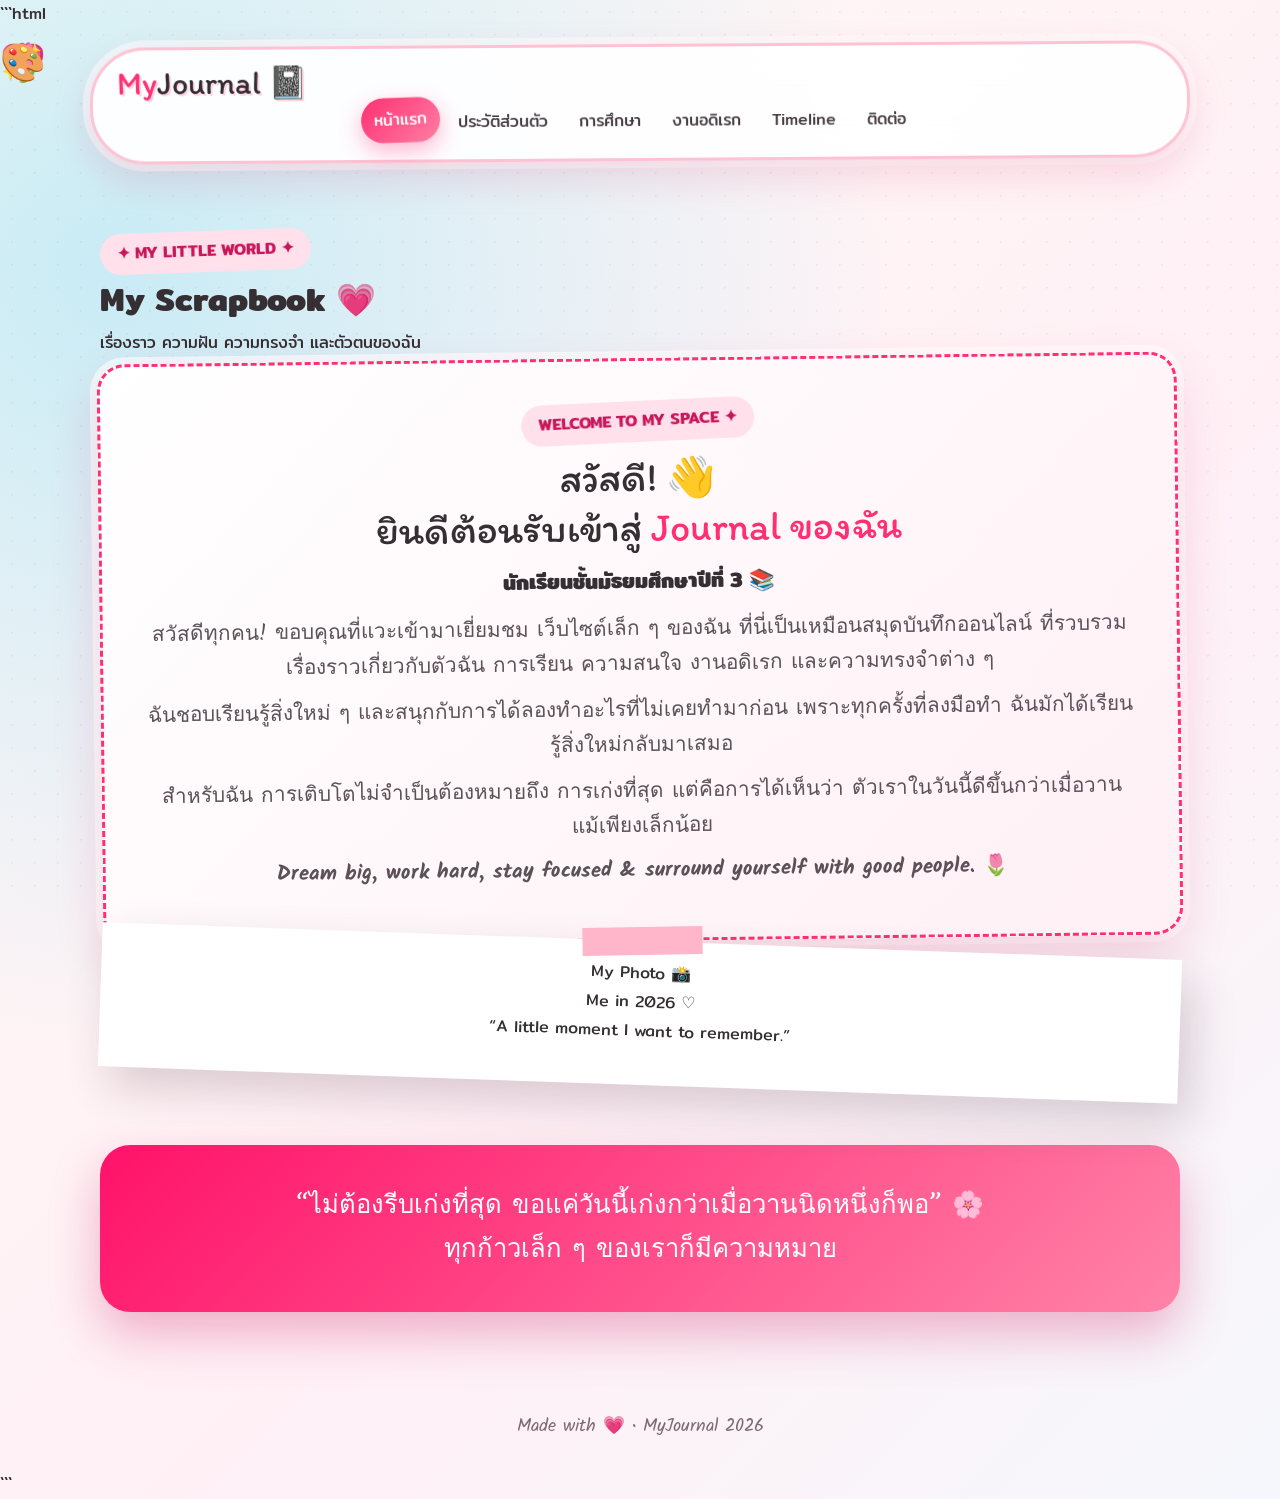
==== index.html @ 4835b0bb "Update index.html" ====
```html
<!DOCTYPE html>
<html lang="th">
<head>
    <meta charset="UTF-8">
    <meta name="viewport" content="width=device-width, initial-scale=1.0">
    <title>MyJournal 💗 | หน้าแรก</title>
    <link rel="stylesheet" href="style.css">
</head>

<body>

<div class="sticker s1">✨</div>
<div class="sticker s2">💖</div>
<div class="sticker s3">🌷</div>
<div class="sticker s4">🎨</div>

<nav class="navbar">
    <div class="nav-content">

        <a href="index.html" class="logo">
            My<span>Journal</span> 📓
        </a>

        <ul class="nav-links">
            <li><a href="index.html" class="active">หน้าแรก</a></li>
            <li><a href="about.html">ประวัติส่วนตัว</a></li>
            <li><a href="education.html">การศึกษา</a></li>
            <li><a href="hobby.html">งานอดิเรก</a></li>
            <li><a href="timeline.html">Timeline</a></li>
            <li><a href="contact.html">ติดต่อ</a></li>
        </ul>

    </div>
</nav>

<main class="container">

    <header class="page-head">
        <span class="badge">✦ MY LITTLE WORLD ✦</span>

        <h1>
            My Scrapbook 💗
        </h1>

        <p>
            เรื่องราว ความฝัน ความทรงจำ และตัวตนของฉัน
        </p>
    </header>


    <section class="hero">

        <article class="paper fade">

            <div class="badge">
                WELCOME TO MY SPACE ✦
            </div>

            <h2>
                สวัสดี! 👋
                <br>
                ยินดีต้อนรับเข้าสู่
                <span>Journal ของฉัน</span>
            </h2>

            <h3>
                นักเรียนชั้นมัธยมศึกษาปีที่ 3 📚
            </h3>

            <p>
                สวัสดีทุกคน! ขอบคุณที่แวะเข้ามาเยี่ยมชม
                เว็บไซต์เล็ก ๆ ของฉัน
                ที่นี่เป็นเหมือนสมุดบันทึกออนไลน์
                ที่รวบรวมเรื่องราวเกี่ยวกับตัวฉัน
                การเรียน ความสนใจ งานอดิเรก
                และความทรงจำต่าง ๆ
            </p>

            <p>
                ฉันชอบเรียนรู้สิ่งใหม่ ๆ
                และสนุกกับการได้ลองทำอะไรที่ไม่เคยทำมาก่อน
                เพราะทุกครั้งที่ลงมือทำ
                ฉันมักได้เรียนรู้สิ่งใหม่กลับมาเสมอ
            </p>

            <p>
                สำหรับฉัน การเติบโตไม่จำเป็นต้องหมายถึง
                การเก่งที่สุด แต่คือการได้เห็นว่า
                <span class="highlight">
                    ตัวเราในวันนี้ดีขึ้นกว่าเมื่อวาน
                </span>
                แม้เพียงเล็กน้อย
            </p>

            <p>
                <strong>
                    Dream big, work hard,
                    stay focused & surround yourself
                    with good people. 🌷
                </strong>
            </p>

        </article>


        <div class="polaroid fade">

            <div class="photo">
                My Photo 📸
            </div>

            <div class="caption">
                Me in 2026 ♡
                <br>
                “A little moment I want to remember.”
            </div>

        </div>

    </section>


    <section class="quote fade">

        <p>
            “ไม่ต้องรีบเก่งที่สุด
            ขอแค่วันนี้เก่งกว่าเมื่อวานนิดหนึ่งก็พอ” 🌸
        </p>

        <p>
            ทุกก้าวเล็ก ๆ ของเราก็มีความหมาย
        </p>

    </section>

</main>

<footer>
    Made with 💗 • MyJournal 2026
</footer>

<script src="script.js"></script>

</body>
</html>
```
---- style.css ----
@import url('https://fonts.googleapis.com/css2?family=Itim&family=Kalam:wght@400;700&family=Mitr:wght@300;400;500;600&display=swap');

:root {

    --pink: #ff2f73;
    --pink-dark: #c91559;
    --pink-light: #ffb4c9;
    --pink-pale: #fff0f6;

    --blue: #63d4f5;
    --purple: #b989ff;
    --yellow: #ffd53e;
    --green: #72c85c;

    --text: #352e32;
    --muted: #72646b;

    --shadow:
        0 20px 50px rgba(201, 21, 89, .16);
}


/* =====================================
   RESET
===================================== */

* {
    margin: 0;
    padding: 0;
    box-sizing: border-box;
}

html {
    scroll-behavior: smooth;
}

body {

    min-height: 100vh;

    font-family: 'Mitr', sans-serif;

    color: var(--text);

    line-height: 1.8;

    overflow-x: hidden;

    /* 💗 BACKGROUND แบบเวอร์ */

    background:

        radial-gradient(
            circle at 5% 10%,
            rgba(99,212,245,.35),
            transparent 24%
        ),

        radial-gradient(
            circle at 95% 10%,
            rgba(255,47,115,.35),
            transparent 25%
        ),

        radial-gradient(
            circle at 75% 90%,
            rgba(185,137,255,.30),
            transparent 30%
        ),

        radial-gradient(
            circle at 10% 85%,
            rgba(255,213,62,.18),
            transparent 22%
        ),

        linear-gradient(
            135deg,
            #fffaf5,
            #fff0f6,
            #f1fbff,
            #faf3ff
        );

    background-size: 180% 180%;

    animation:
        backgroundMove 14s ease-in-out infinite alternate;


    /* 💗 CURSOR รูปหัวใจ */

    cursor:
        url("data:image/svg+xml,%3Csvg xmlns='http://www.w3.org/2000/svg' width='32' height='32'%3E%3Ctext y='25' font-size='24'%3E%E2%99%A5%3C/text%3E%3C/svg%3E")
        8
        8,
        auto;
}


@keyframes backgroundMove {

    from {
        background-position: 0 0;
    }

    to {
        background-position: 100% 100%;
    }

}


/* =====================================
   PAPER TEXTURE
===================================== */

body::before {

    content: "";

    position: fixed;

    inset: 0;

    z-index: -1;

    pointer-events: none;

    opacity: .14;

    background-image:

        radial-gradient(
            rgba(201,21,89,.5)
            1px,
            transparent 1px
        );

    background-size: 23px 23px;
}


/* =====================================
   NAVBAR
===================================== */

.navbar {

    position: sticky;

    top: 15px;

    z-index: 100;

    width:
        min(
            1100px,
            calc(100% - 30px)
        );

    margin:
        15px auto;

    padding:
        14px 24px;

    border:

        3px solid
        #ffc2d3;

    border-radius: 55px;

    background:
        rgba(255,255,255,.92);

    backdrop-filter:
        blur(18px);

    box-shadow:

        0 15px 40px
        rgba(201,21,89,.15),

        0 0 0 7px
        rgba(255,255,255,.55);

    transform:
        rotate(-.4deg);
}


.nav-inner {

    display: flex;

    align-items: center;

    justify-content: space-between;

    gap: 20px;
}


.logo {

    text-decoration: none;

    font:

        2rem
        'Itim';

    color:
        var(--pink);

    white-space:
        nowrap;

    text-shadow:
        2px 2px #ffd5e2;
}


.logo span {
    color: #322c30;
}


.nav-links {

    list-style: none;

    display: flex;

    gap: 5px;

    flex-wrap: wrap;

    justify-content: center;
}


.nav-links a {

    display: block;

    text-decoration: none;

    color: #44393f;

    padding:
        8px 13px;

    border-radius:
        30px;

    transition: .3s;
}


.nav-links a:hover,
.nav-links a.active {

    color: white;

    background:
        linear-gradient(
            135deg,
            var(--pink),
            #ff7fa3
        );

    box-shadow:
        0 8px 22px
        rgba(255,47,115,.35);

    transform:
        translateY(-3px)
        rotate(-2deg);
}


/* =====================================
   CONTAINER
===================================== */

.container {

    width:
        min(
            1080px,
            calc(100% - 35px)
        );

    margin:
        70px auto
        100px;
}


/* =====================================
   HERO
===================================== */

.hero {

    text-align:
        center;

    margin-bottom:
        50px;
}


.badge {

    display:
        inline-block;

    background:
        #ffe0eb;

    color:
        var(--pink-dark);

    padding:
        6px 17px;

    border-radius:
        30px;

    font-weight:
        600;

    transform:
        rotate(-2deg);
}


.hero h1 {

    font:
        clamp(
            3rem,
            7vw,
            5.7rem
        )
        / 1
        'Itim';

    color:
        var(--pink-dark);

    text-shadow:
        4px 5px
        #ffc3d6;

    margin:
        17px 0;
}


.hero p {

    font:
        1.3rem
        'Kalam';

    color:
        var(--muted);
}


/* =====================================
   HOME GRID
===================================== */

.home-grid {

    display:
        grid;

    grid-template-columns:
        1.1fr
        .9fr;

    gap:
        45px;

    align-items:
        center;
}


/* =====================================
   PAPER
===================================== */

.paper {

    position:
        relative;

    padding:
        40px;

    background:
        linear-gradient(
            135deg,
            #ffffff,
            #fff0f5
        );

    border:
        3px dashed
        var(--pink);

    border-radius:
        28px;

    box-shadow:
        var(--shadow),

        0 0 0 7px
        rgba(255,255,255,.65);

    transform:
        rotate(-.7deg);

    transition:
        .35s;
}


.paper:hover {

    transform:
        rotate(0)
        translateY(-7px);

    box-shadow:
        0 28px 60px
        rgba(201,21,89,.22);
}


.tape {

    position:
        absolute;

    width:
        120px;

    height:
        27px;

    top:
        -14px;

    left:
        50%;

    transform:
        translateX(-50%)
        rotate(2deg);

    background:
        rgba(255,47,115,.84);

    box-shadow:
        0 5px 12px
        rgba(201,21,89,.18);
}


.welcome {

    color:
        var(--pink-dark);

    font-weight:
        600;

    letter-spacing:
        1px;
}


.paper h2 {

    font:
        2.5rem
        'Itim';

    line-height:
        1.25;

    margin:
        10px 0;
}


.paper h2 span {

    color:
        var(--pink);
}


.paper h3 {

    font-size:
        1.3rem;

    margin-bottom:
        12px;
}


.paper p {

    color:
        #5c5157;

    margin:
        11px 0;
}


.pink-text {

    color:
        var(--pink-dark);
}


/* =====================================
   BUTTON
===================================== */

.main-button {

    display:
        inline-block;

    margin-top:
        15px;

    padding:
        11px 22px;

    color:
        white;

    text-decoration:
        none;

    border-radius:
        30px;

    background:
        linear-gradient(
            135deg,
            var(--pink),
            #ff82a5
        );

    box-shadow:
        0 10px 25px
        rgba(255,47,115,.28);

    transition:
        .3s;
}


.main-button:hover {

    transform:
        translateY(-4px)
        scale(1.04);
}


/* =====================================
   POLAROID
===================================== */

.polaroid {

    position:
        relative;

    background:
        white;

    padding:
        18px
        18px
        40px;

    box-shadow:
        12px
        20px
        45px
        rgba(70,45,60,.2);

    transform:
        rotate(2deg);

    transition:
        .35s;
}


.polaroid:hover {

    transform:
        rotate(0)
        scale(1.03)
        translateY(-7px);
}


.polaroid::before {

    content:
        "";

    position:
        absolute;

    width:
        120px;

    height:
        28px;

    top:
        -14px;

    left:
        50%;

    transform:
        translateX(-50%)
        rotate(-3deg);

    background:
        #ffb5ca;
}


.photo-box {

    height:
        370px;

    display:
        grid;

    place-items:
        center;

    color:
        var(--pink-dark);

    font:
        2.8rem
        'Itim';

    background:
        linear-gradient(
            135deg,
            #ffdce8,
            #fff1f6
        );

    border-radius:
        5px;
}


.photo-caption {

    text-align:
        center;

    margin-top:
        10px;

    font:
        1.15rem
        'Kalam';

    color:
        #725a65;
}


/* =====================================
   SECTION
===================================== */

.section {

    margin-top:
        80px;
}


.section-title {

    text-align:
        center;

    font:
        2.7rem
        'Itim';

    color:
        var(--pink-dark);

    margin-bottom:
        30px;
}


/* =====================================
   CARDS
===================================== */

.cards {

    display:
        grid;

    grid-template-columns:
        repeat(
            2,
            1fr
        );

    gap:
        28px;
}


.card {

    text-decoration:
        none;

    color:
        inherit;

    display:
        block;

    padding:
        30px;

    border-radius:
        25px;

    border:
        3px solid
        #ffb5c9;

    box-shadow:
        0 14px 35px
        rgba(201,21,89,.1);

    transition:
        .35s;
}


.card:hover {

    transform:
        translateY(-10px)
        rotate(0deg)!important;

    box-shadow:
        0 25px 55px
        rgba(201,21,89,.2);
}


.pink-card {

    background:
        linear-gradient(
            135deg,
            #fff,
            #ffeaf1
        );

    transform:
        rotate(-1deg);
}


.blue-card {

    background:
        linear-gradient(
            135deg,
            #fff,
            #eafbff
        );

    border-color:
        #7edfff;

    transform:
        rotate(1deg);
}


.purple-card {

    background:
        linear-gradient(
            135deg,
            #fff,
            #f5efff
        );

    border-color:
        #c9a7ff;

    transform:
        rotate(-1deg);
}


.yellow-card {

    background:
        linear-gradient(
            135deg,
            #fff,
            #fff8dc
        );

    border-color:
        #ffd657;

    transform:
        rotate(1deg);
}


.card-icon {

    font-size:
        2.5rem;

    margin-bottom:
        5px;
}


.card h3 {

    font:
        1.8rem
        'Itim';

    color:
        var(--pink-dark);

    margin-bottom:
        8px;
}


.card p {

    color:
        #5c5258;

    margin-bottom:
        10px;
}


.card span {

    color:
        var(--pink-dark);

    font-weight:
        600;
}


/* =====================================
   QUOTE
===================================== */

.quote {

    margin-top:
        60px;

    padding:
        40px;

    text-align:
        center;

    color:
        white;

    background:
        linear-gradient(
            135deg,
            #ff1269,
            #ff83a8
        );

    border-radius:
        30px;

    box-shadow:
        0 22px 50px
        rgba(201,21,89,.3);
}


.quote p {

    font:
        1.6rem
        'Kalam';

    line-height:
        1.7;
}


/* =====================================
   FLOATING STICKERS
===================================== */

.sticker {

    position:
        fixed;

    z-index:
        2;

    pointer-events:
        none;

    font-size:
        2.3rem;

    animation:
        float 4s ease-in-out infinite;
}


.sticker-1 {
    top: 110px;
    left: 3%;
}

.sticker-2 {
    top: 180px;
    right: 3%;
    animation-delay: -1s;
}

.sticker-3 {
    top: 60%;
    left: 4%;
    animation-delay: -2s;
}

.sticker-4 {
    top: 78%;
    right: 4%;
    animation-delay: -3s;
}


@keyframes float {

    50% {

        transform:
            translateY(-18px)
            rotate(10deg);

    }

}


/* =====================================
   MUSIC
===================================== */

.music-button {

    position:
        fixed;

    right:
        22px;

    bottom:
        22px;

    z-index:
        50;

    border:
        2px solid
        var(--pink);

    padding:
        12px
        20px;

    border-radius:
        50px;

    background:
        linear-gradient(
            135deg,
            var(--pink),
            #ff7ca1
        );

    color:
        white;

    font-family:
        'Mitr';

    font-weight:
        600;

    box-shadow:
        0 12px
        30px
        rgba(201,21,89,.3);
}


/* =====================================
   FOOTER
===================================== */

footer {

    text-align:
        center;

    color:
        #806872;

    font:
        1.1rem
        'Kalam';

    margin:
        70px
        0 30px;
}


/* =====================================
   RESPONSIVE
===================================== */

@media (max-width: 850px) {

    .nav-inner {

        flex-direction:
            column;
    }

    .home-grid {

        grid-template-columns:
            1fr;
    }

    .cards {

        grid-template-columns:
            1fr;
    }

    .hero h1 {

        font-size:
            3.5rem;
    }

    .photo-box {

        height:
            300px;
    }

}
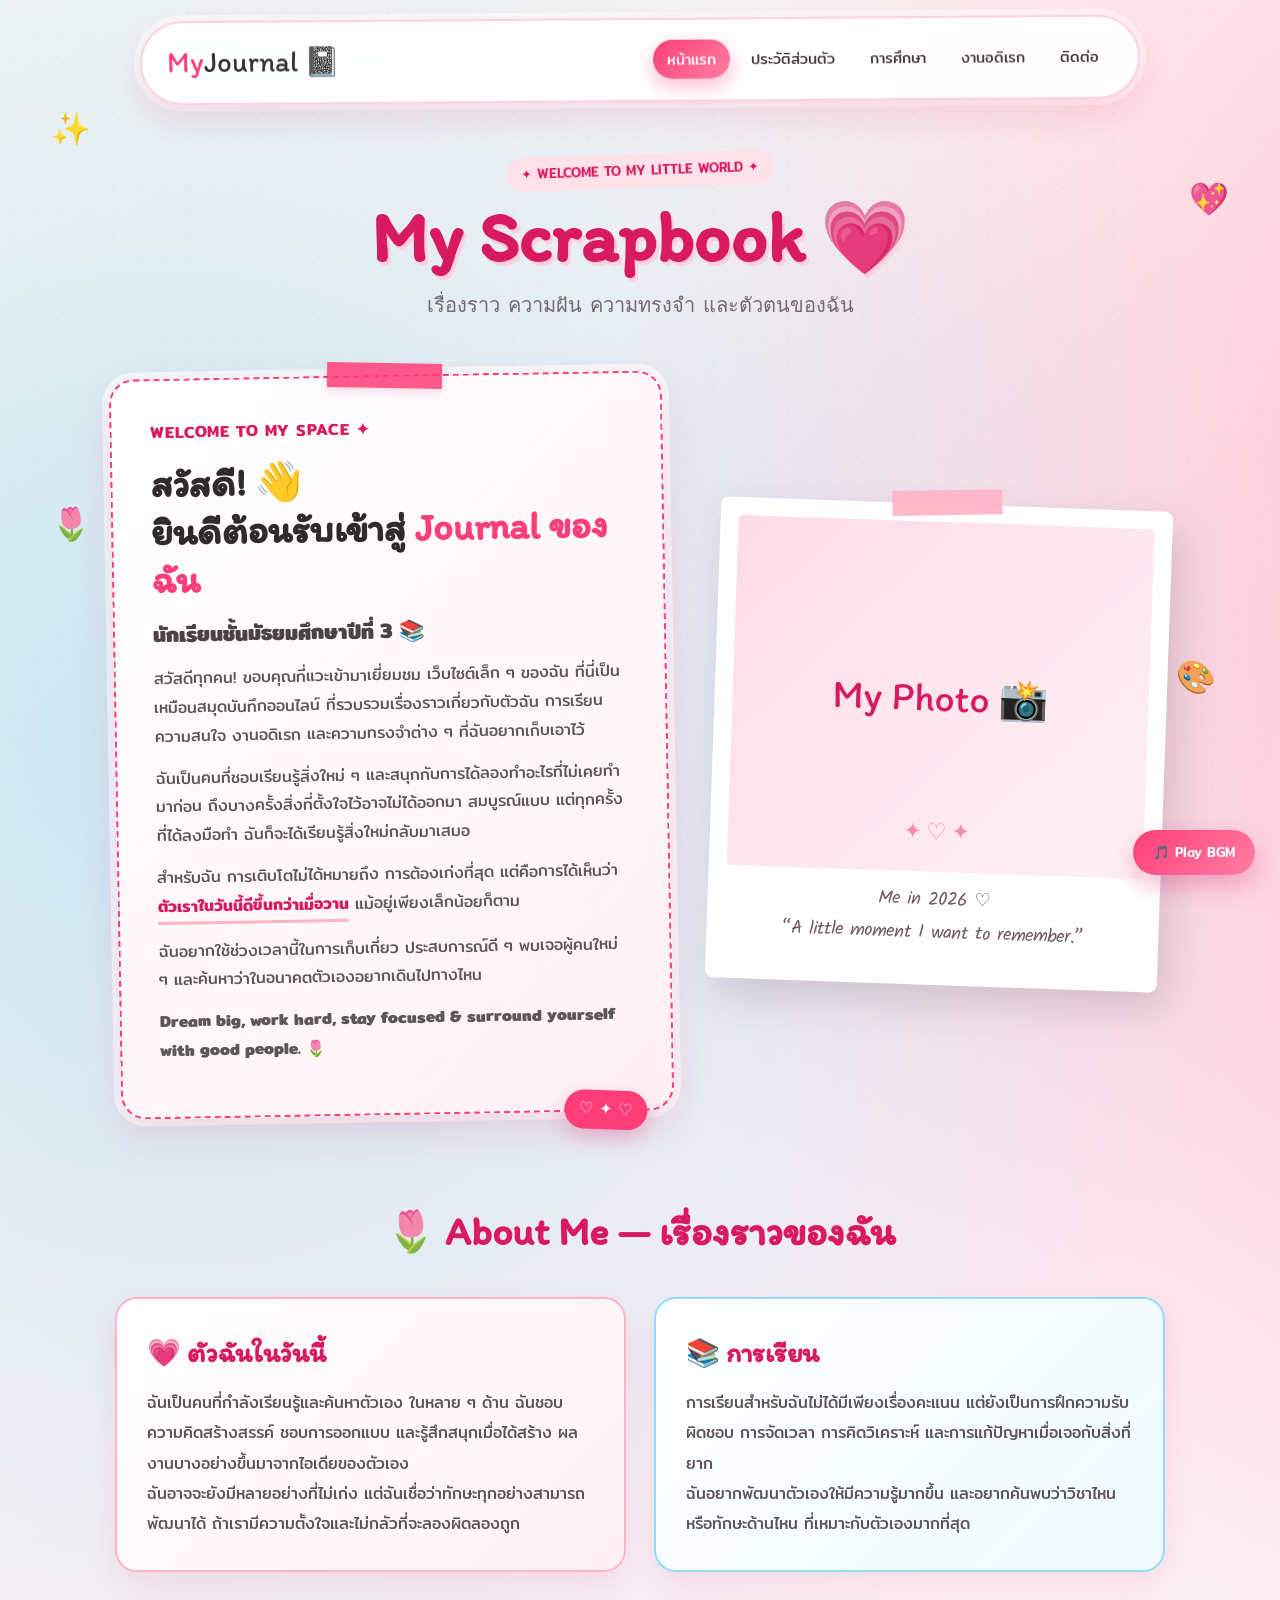
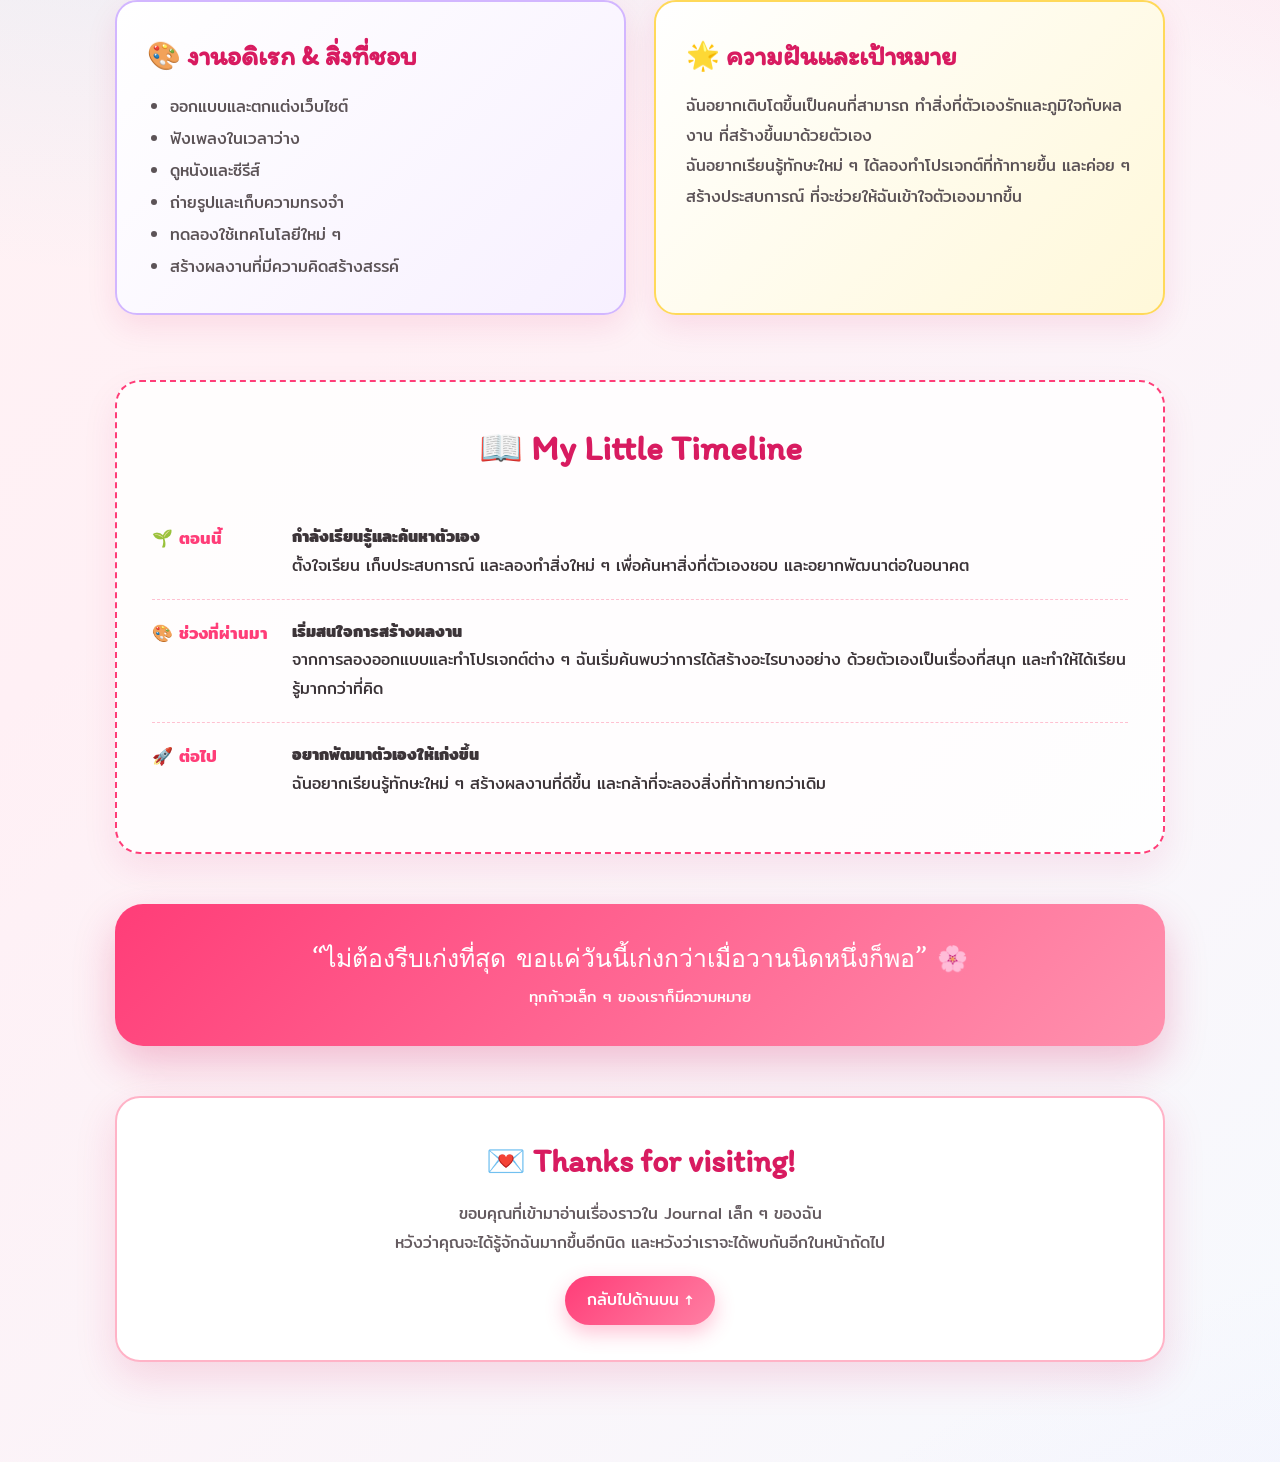
==== commit 93a34757: "Update index.html" ====
--- a/index.html
+++ b/index.html
@@ -1,147 +1,1541 @@
-```html
 <!DOCTYPE html>
 <html lang="th">
 <head>
     <meta charset="UTF-8">
     <meta name="viewport" content="width=device-width, initial-scale=1.0">
-    <title>MyJournal 💗 | หน้าแรก</title>
-    <link rel="stylesheet" href="style.css">
+
+    <title>MyJournal 💗</title>
+
+    <!-- Google Fonts -->
+    <link rel="preconnect" href="https://fonts.googleapis.com">
+    <link rel="preconnect" href="https://fonts.gstatic.com" crossorigin>
+
+    <link href="https://fonts.googleapis.com/css2?family=Itim&family=Kalam:wght@400;700&family=Mitr:wght@300;400;500;600&display=swap" rel="stylesheet">
+
+    <style>
+
+        /* =====================================================
+           🎀 ROOT COLORS
+        ===================================================== */
+
+        :root {
+            --pink: #ff3d78;
+            --pink-dark: #d81b60;
+            --pink-light: #ffb3c7;
+            --pink-pale: #fff0f5;
+
+            --blue: #5cc8f2;
+            --purple: #b88cff;
+            --yellow: #ffd447;
+            --green: #72b85a;
+
+            --text: #3c3438;
+            --muted: #756970;
+
+            --white: #ffffff;
+
+            --shadow:
+                0 15px 40px rgba(216, 27, 96, 0.15);
+
+            --transition:
+                all .35s ease;
+        }
+
+
+        /* =====================================================
+           🌸 RESET
+        ===================================================== */
+
+        * {
+            margin: 0;
+            padding: 0;
+            box-sizing: border-box;
+        }
+
+        html {
+            scroll-behavior: smooth;
+        }
+
+        body {
+            font-family: 'Mitr', sans-serif;
+            color: var(--text);
+            line-height: 1.8;
+            min-height: 100vh;
+            overflow-x: hidden;
+
+            background:
+                radial-gradient(
+                    circle at 8% 15%,
+                    rgba(92, 200, 242, .32),
+                    transparent 25%
+                ),
+
+                radial-gradient(
+                    circle at 90% 12%,
+                    rgba(255, 61, 120, .32),
+                    transparent 27%
+                ),
+
+                radial-gradient(
+                    circle at 80% 85%,
+                    rgba(184, 140, 255, .25),
+                    transparent 30%
+                ),
+
+                linear-gradient(
+                    135deg,
+                    #fff8f3,
+                    #fff0f5,
+                    #f5fbff,
+                    #faf5ff
+                );
+
+            background-size: 160% 160%;
+            animation: backgroundMove 15s ease-in-out infinite alternate;
+        }
+
+        @keyframes backgroundMove {
+
+            0% {
+                background-position: 0% 20%;
+            }
+
+            100% {
+                background-position: 100% 80%;
+            }
+
+        }
+
+
+        /* =====================================================
+           ✨ PAPER TEXTURE
+        ===================================================== */
+
+        body::before {
+            content: "";
+            position: fixed;
+            inset: 0;
+
+            pointer-events: none;
+            z-index: -1;
+
+            opacity: .18;
+
+            background-image:
+                radial-gradient(
+                    rgba(216,27,96,.35) 1px,
+                    transparent 1px
+                );
+
+            background-size: 25px 25px;
+        }
+
+
+        /* =====================================================
+           🎀 NAVBAR
+        ===================================================== */
+
+        .navbar {
+            position: sticky;
+            top: 18px;
+            z-index: 100;
+
+            width: min(1000px, calc(100% - 30px));
+
+            margin: 0 auto;
+            padding: 14px 25px;
+
+            border-radius: 50px;
+
+            background: rgba(255,255,255,.90);
+
+            border: 2px solid #ffd1df;
+
+            backdrop-filter: blur(15px);
+
+            box-shadow:
+                0 15px 35px rgba(216,27,96,.13),
+                0 0 0 6px rgba(255,255,255,.5);
+
+            transform: rotate(-.4deg);
+
+            animation: navDown .8s ease;
+        }
+
+        @keyframes navDown {
+
+            from {
+                opacity: 0;
+                transform: translateY(-30px);
+            }
+
+            to {
+                opacity: 1;
+                transform: translateY(0);
+            }
+
+        }
+
+        .nav-content {
+            display: flex;
+            align-items: center;
+            justify-content: space-between;
+            gap: 20px;
+        }
+
+        .logo {
+            text-decoration: none;
+
+            font-family: 'Itim', cursive;
+
+            font-size: 1.8rem;
+
+            color: var(--pink);
+
+            white-space: nowrap;
+        }
+
+        .logo span {
+            color: #333;
+        }
+
+        .nav-links {
+            display: flex;
+            gap: 7px;
+
+            list-style: none;
+        }
+
+        .nav-links a {
+            text-decoration: none;
+
+            color: #443b3f;
+
+            padding: 8px 14px;
+
+            border-radius: 25px;
+
+            transition: var(--transition);
+
+            font-size: .92rem;
+        }
+
+        .nav-links a:hover,
+        .nav-links a.active {
+
+            color: white;
+
+            background:
+                linear-gradient(
+                    135deg,
+                    var(--pink),
+                    #ff7fa3
+                );
+
+            box-shadow:
+                0 7px 18px rgba(255,61,120,.35);
+
+            transform:
+                translateY(-2px)
+                rotate(-1deg);
+        }
+
+
+        /* =====================================================
+           🌷 MAIN
+        ===================================================== */
+
+        .container {
+            width: min(1050px, calc(100% - 35px));
+
+            margin: 70px auto 100px;
+        }
+
+
+        /* =====================================================
+           ✨ TITLE
+        ===================================================== */
+
+        .title {
+            text-align: center;
+
+            margin-bottom: 50px;
+
+            animation: fadeUp .8s ease;
+        }
+
+        .title small {
+            display: inline-block;
+
+            color: var(--pink-dark);
+
+            font-weight: 500;
+
+            background: #ffe1ea;
+
+            padding: 5px 15px;
+
+            border-radius: 30px;
+
+            margin-bottom: 10px;
+
+            transform: rotate(-2deg);
+        }
+
+        .title h1 {
+
+            font-family: 'Itim', cursive;
+
+            font-size: clamp(2.5rem, 6vw, 4.5rem);
+
+            line-height: 1.1;
+
+            color: var(--pink-dark);
+
+            text-shadow:
+                3px 4px 0 #ffd1df;
+        }
+
+        .title p {
+
+            font-family: 'Kalam', cursive;
+
+            font-size: 1.25rem;
+
+            color: var(--muted);
+
+            margin-top: 12px;
+        }
+
+        @keyframes fadeUp {
+
+            from {
+                opacity: 0;
+                transform: translateY(25px);
+            }
+
+            to {
+                opacity: 1;
+                transform: translateY(0);
+            }
+
+        }
+
+
+        /* =====================================================
+           📖 HERO
+        ===================================================== */
+
+        .hero {
+            display: grid;
+
+            grid-template-columns:
+                1.1fr .9fr;
+
+            gap: 45px;
+
+            align-items: center;
+        }
+
+
+        /* =====================================================
+           📄 PAPER
+        ===================================================== */
+
+        .paper {
+
+            position: relative;
+
+            padding: 38px;
+
+            background:
+                linear-gradient(
+                    135deg,
+                    rgba(255,255,255,.98),
+                    #fff0f5
+                );
+
+            border: 2px dashed var(--pink);
+
+            border-radius: 25px;
+
+            box-shadow:
+                var(--shadow),
+                0 0 0 7px rgba(255,255,255,.65);
+
+            transform: rotate(-1deg);
+
+            transition: var(--transition);
+        }
+
+        .paper:hover {
+
+            transform:
+                rotate(0)
+                translateY(-6px);
+
+            box-shadow:
+                0 25px 55px rgba(216,27,96,.22),
+                0 0 30px rgba(255,61,120,.18);
+        }
+
+        /* เทปด้านบน */
+
+        .paper::before {
+
+            content: "";
+
+            position: absolute;
+
+            width: 115px;
+            height: 25px;
+
+            top: -14px;
+            left: 50%;
+
+            transform:
+                translateX(-50%)
+                rotate(2deg);
+
+            background:
+                rgba(255,61,120,.85);
+
+            box-shadow:
+                0 4px 10px rgba(216,27,96,.15);
+        }
+
+        /* หัวใจด้านล่าง */
+
+        .paper::after {
+
+            content: "♡  ✦  ♡";
+
+            position: absolute;
+
+            right: 25px;
+            bottom: -20px;
+
+            color: white;
+
+            background: var(--pink);
+
+            padding: 5px 15px;
+
+            border-radius: 20px;
+
+            box-shadow:
+                0 8px 20px rgba(216,27,96,.25);
+
+            transform: rotate(3deg);
+        }
+
+        .welcome {
+
+            color: var(--pink-dark);
+
+            font-weight: 600;
+
+            letter-spacing: 1px;
+        }
+
+        .paper h2 {
+
+            font-family: 'Itim', cursive;
+
+            font-size: 2.4rem;
+
+            line-height: 1.25;
+
+            margin: 12px 0;
+
+            color: #302a2d;
+        }
+
+        .paper h2 span {
+            color: var(--pink);
+        }
+
+        .paper h3 {
+
+            font-size: 1.3rem;
+
+            margin-bottom: 12px;
+
+            color: #4b4246;
+        }
+
+        .paper p {
+
+            color: #5e5559;
+
+            margin-bottom: 13px;
+        }
+
+        .highlight {
+
+            display: inline-block;
+
+            color: var(--pink-dark);
+
+            font-weight: 600;
+
+            border-bottom:
+                3px solid #ffb3c7;
+        }
+
+
+        /* =====================================================
+           📸 POLAROID
+        ===================================================== */
+
+        .polaroid {
+
+            position: relative;
+
+            padding: 18px 18px 35px;
+
+            background: white;
+
+            border-radius: 8px;
+
+            box-shadow:
+                10px 18px 40px rgba(70,50,60,.18);
+
+            transform: rotate(2deg);
+
+            transition: var(--transition);
+        }
+
+        .polaroid:hover {
+
+            transform:
+                rotate(0)
+                scale(1.02)
+                translateY(-5px);
+        }
+
+        .polaroid::before {
+
+            content: "";
+
+            position: absolute;
+
+            width: 110px;
+            height: 25px;
+
+            top: -14px;
+            left: 50%;
+
+            transform:
+                translateX(-50%)
+                rotate(-3deg);
+
+            background:
+                rgba(255,179,199,.92);
+        }
+
+        .photo {
+
+            height: 350px;
+
+            display: flex;
+
+            align-items: center;
+            justify-content: center;
+
+            background:
+                linear-gradient(
+                    135deg,
+                    #ffdce7,
+                    #fff0f5
+                );
+
+            color: var(--pink-dark);
+
+            font-family: 'Itim', cursive;
+
+            font-size: 2.5rem;
+
+            border-radius: 4px;
+
+            position: relative;
+
+            overflow: hidden;
+        }
+
+        .photo::after {
+
+            content: "✦  ♡  ✦";
+
+            position: absolute;
+
+            bottom: 20px;
+
+            color: rgba(255,61,120,.55);
+
+            font-size: 1.4rem;
+        }
+
+        .caption {
+
+            text-align: center;
+
+            margin-top: 12px;
+
+            font-family: 'Kalam', cursive;
+
+            color: #725963;
+
+            font-size: 1.15rem;
+        }
+
+
+        /* =====================================================
+           💗 SECTION TITLE
+        ===================================================== */
+
+        .section {
+            margin-top: 80px;
+        }
+
+        .section-title {
+
+            text-align: center;
+
+            font-family: 'Itim', cursive;
+
+            font-size: 2.5rem;
+
+            color: var(--pink-dark);
+
+            margin-bottom: 30px;
+        }
+
+
+        /* =====================================================
+           🎀 CARDS
+        ===================================================== */
+
+        .cards {
+
+            display: grid;
+
+            grid-template-columns:
+                repeat(2, 1fr);
+
+            gap: 28px;
+        }
+
+        .card {
+
+            position: relative;
+
+            padding: 30px;
+
+            background:
+                linear-gradient(
+                    135deg,
+                    #fff,
+                    #fff0f5
+                );
+
+            border:
+                2px solid #ffb3c7;
+
+            border-radius: 22px;
+
+            box-shadow:
+                0 12px 30px rgba(216,27,96,.10);
+
+            transition: var(--transition);
+        }
+
+        .card:nth-child(2) {
+
+            background:
+                linear-gradient(
+                    135deg,
+                    #fff,
+                    #eefaff
+                );
+
+            border-color: #8eddfa;
+
+            transform: rotate(1deg);
+        }
+
+        .card:nth-child(3) {
+
+            background:
+                linear-gradient(
+                    135deg,
+                    #fff,
+                    #f7f0ff
+                );
+
+            border-color: #d2b6ff;
+
+            transform: rotate(-1deg);
+        }
+
+        .card:nth-child(4) {
+
+            background:
+                linear-gradient(
+                    135deg,
+                    #fff,
+                    #fff8d9
+                );
+
+            border-color: #ffd95a;
+
+            transform: rotate(.7deg);
+        }
+
+        .card:hover {
+
+            transform:
+                translateY(-8px)
+                rotate(0);
+
+            box-shadow:
+                0 22px 45px rgba(216,27,96,.18);
+        }
+
+        .card h3 {
+
+            font-family: 'Itim', cursive;
+
+            color: var(--pink-dark);
+
+            font-size: 1.7rem;
+
+            margin-bottom: 10px;
+        }
+
+        .card p {
+
+            color: #5c5357;
+
+            line-height: 1.9;
+        }
+
+        .card ul {
+
+            padding-left: 23px;
+
+            color: #5c5357;
+
+            line-height: 2;
+        }
+
+
+        /* =====================================================
+           📖 TIMELINE
+        ===================================================== */
+
+        .timeline {
+
+            margin-top: 65px;
+
+            padding: 35px;
+
+            background:
+                rgba(255,255,255,.82);
+
+            border:
+                2px dashed var(--pink);
+
+            border-radius: 25px;
+
+            box-shadow:
+                0 15px 35px rgba(216,27,96,.09);
+        }
+
+        .timeline h2 {
+
+            text-align: center;
+
+            font-family: 'Itim', cursive;
+
+            color: var(--pink-dark);
+
+            font-size: 2.2rem;
+
+            margin-bottom: 25px;
+        }
+
+        .timeline-item {
+
+            display: grid;
+
+            grid-template-columns: 120px 1fr;
+
+            gap: 20px;
+
+            padding: 18px 0;
+
+            border-bottom:
+                1px dashed #ffc1d1;
+        }
+
+        .timeline-item:last-child {
+            border-bottom: none;
+        }
+
+        .year {
+
+            color: var(--pink);
+
+            font-weight: 600;
+
+            font-size: 1.05rem;
+        }
+
+
+        /* =====================================================
+           💬 QUOTE
+        ===================================================== */
+
+        .quote {
+
+            margin-top: 50px;
+
+            padding: 35px;
+
+            text-align: center;
+
+            border-radius: 28px;
+
+            background:
+                linear-gradient(
+                    135deg,
+                    #ff3d78,
+                    #ff91ae
+                );
+
+            color: white;
+
+            box-shadow:
+                0 18px 40px rgba(216,27,96,.25);
+        }
+
+        .quote p {
+
+            font-family: 'Kalam', cursive;
+
+            font-size: 1.55rem;
+
+            line-height: 1.8;
+        }
+
+
+        /* =====================================================
+           💌 CONTACT
+        ===================================================== */
+
+        .contact {
+
+            margin-top: 50px;
+
+            padding: 35px;
+
+            text-align: center;
+
+            background: white;
+
+            border-radius: 25px;
+
+            border: 2px solid #ffb3c7;
+
+            box-shadow:
+                var(--shadow);
+        }
+
+        .contact h2 {
+
+            font-family: 'Itim', cursive;
+
+            color: var(--pink-dark);
+
+            font-size: 2rem;
+
+            margin-bottom: 10px;
+        }
+
+        .contact p {
+            color: #655b60;
+        }
+
+        .contact-button {
+
+            display: inline-block;
+
+            margin-top: 18px;
+
+            padding: 10px 22px;
+
+            color: white;
+
+            background:
+                linear-gradient(
+                    135deg,
+                    var(--pink),
+                    #ff7fa3
+                );
+
+            text-decoration: none;
+
+            border-radius: 30px;
+
+            box-shadow:
+                0 8px 20px rgba(255,61,120,.3);
+
+            transition: var(--transition);
+        }
+
+        .contact-button:hover {
+
+            transform:
+                translateY(-3px)
+                scale(1.04);
+        }
+
+
+        /* =====================================================
+           🎵 BGM BUTTON
+        ===================================================== */
+
+        .bgm {
+
+            position: fixed;
+
+            right: 25px;
+            bottom: 25px;
+
+            z-index: 200;
+
+            border: none;
+
+            padding: 12px 20px;
+
+            border-radius: 50px;
+
+            background:
+                linear-gradient(
+                    135deg,
+                    var(--pink),
+                    #ff7fa3
+                );
+
+            color: white;
+
+            font-family: 'Mitr', sans-serif;
+
+            font-weight: 500;
+
+            cursor: pointer;
+
+            box-shadow:
+                0 10px 25px rgba(216,27,96,.3);
+
+            transition: var(--transition);
+        }
+
+        .bgm:hover {
+
+            transform:
+                translateY(-4px)
+                scale(1.04);
+        }
+
+
+        /* =====================================================
+           ⭐ FLOATING STICKERS
+        ===================================================== */
+
+        .sticker {
+
+            position: fixed;
+
+            z-index: 1;
+
+            font-size: 2rem;
+
+            pointer-events: none;
+
+            animation:
+                float 4s ease-in-out infinite;
+        }
+
+        .s1 {
+            top: 100px;
+            left: 4%;
+        }
+
+        .s2 {
+            top: 170px;
+            right: 4%;
+            animation-delay: -1s;
+        }
+
+        .s3 {
+            top: 55%;
+            left: 4%;
+            animation-delay: -2s;
+        }
+
+        .s4 {
+            top: 72%;
+            right: 5%;
+            animation-delay: -3s;
+        }
+
+        @keyframes float {
+
+            0%,100% {
+                transform:
+                    translateY(0)
+                    rotate(-5deg);
+            }
+
+            50% {
+                transform:
+                    translateY(-15px)
+                    rotate(8deg);
+            }
+
+        }
+
+
+        /* =====================================================
+           📱 RESPONSIVE
+        ===================================================== */
+
+        @media (max-width: 800px) {
+
+            .nav-content {
+                flex-direction: column;
+            }
+
+            .nav-links {
+                flex-wrap: wrap;
+                justify-content: center;
+            }
+
+            .hero {
+                grid-template-columns: 1fr;
+            }
+
+            .cards {
+                grid-template-columns: 1fr;
+            }
+
+            .paper {
+                padding: 28px;
+            }
+
+            .photo {
+                height: 300px;
+            }
+
+            .timeline-item {
+                grid-template-columns: 1fr;
+                gap: 4px;
+            }
+
+            .sticker {
+                display: none;
+            }
+
+        }
+
+    </style>
 </head>
 
+
 <body>
 
-<div class="sticker s1">✨</div>
-<div class="sticker s2">💖</div>
-<div class="sticker s3">🌷</div>
-<div class="sticker s4">🎨</div>
-
-<nav class="navbar">
-    <div class="nav-content">
-
-        <a href="index.html" class="logo">
-            My<span>Journal</span> 📓
-        </a>
-
-        <ul class="nav-links">
-            <li><a href="index.html" class="active">หน้าแรก</a></li>
-            <li><a href="about.html">ประวัติส่วนตัว</a></li>
-            <li><a href="education.html">การศึกษา</a></li>
-            <li><a href="hobby.html">งานอดิเรก</a></li>
-            <li><a href="timeline.html">Timeline</a></li>
-            <li><a href="contact.html">ติดต่อ</a></li>
-        </ul>
-
-    </div>
-</nav>
-
-<main class="container">
-
-    <header class="page-head">
-        <span class="badge">✦ MY LITTLE WORLD ✦</span>
-
-        <h1>
-            My Scrapbook 💗
-        </h1>
-
-        <p>
-            เรื่องราว ความฝัน ความทรงจำ และตัวตนของฉัน
-        </p>
-    </header>
-
-
-    <section class="hero">
-
-        <article class="paper fade">
-
-            <div class="badge">
-                WELCOME TO MY SPACE ✦
+
+    <!-- =====================================================
+         ⭐ FLOATING STICKERS
+    ====================================================== -->
+
+    <div class="sticker s1">✨</div>
+    <div class="sticker s2">💖</div>
+    <div class="sticker s3">🌷</div>
+    <div class="sticker s4">🎨</div>
+
+
+    <!-- =====================================================
+         🎀 NAVBAR
+    ====================================================== -->
+
+    <nav class="navbar">
+
+        <div class="nav-content">
+
+            <a href="#home" class="logo">
+                My<span>Journal</span> 📓
+            </a>
+
+            <ul class="nav-links">
+
+                <li>
+                    <a href="#home" class="active">
+                        หน้าแรก
+                    </a>
+                </li>
+
+                <li>
+                    <a href="#about">
+                        ประวัติส่วนตัว
+                    </a>
+                </li>
+
+                <li>
+                    <a href="#education">
+                        การศึกษา
+                    </a>
+                </li>
+
+                <li>
+                    <a href="#hobby">
+                        งานอดิเรก
+                    </a>
+                </li>
+
+                <li>
+                    <a href="#contact">
+                        ติดต่อ
+                    </a>
+                </li>
+
+            </ul>
+
+        </div>
+
+    </nav>
+
+
+
+    <!-- =====================================================
+         📖 MAIN
+    ====================================================== -->
+
+    <main class="container" id="home">
+
+
+        <!-- TITLE -->
+
+        <section class="title">
+
+            <small>
+                ✦ WELCOME TO MY LITTLE WORLD ✦
+            </small>
+
+            <h1>
+                My Scrapbook 💗
+            </h1>
+
+            <p>
+                เรื่องราว ความฝัน ความทรงจำ และตัวตนของฉัน
+            </p>
+
+        </section>
+
+
+
+        <!-- =================================================
+             🌸 HERO
+        ================================================== -->
+
+        <section class="hero">
+
+
+            <!-- PAPER -->
+
+            <article class="paper">
+
+                <div class="welcome">
+                    WELCOME TO MY SPACE ✦
+                </div>
+
+                <h2>
+                    สวัสดี! 👋
+                    <br>
+                    ยินดีต้อนรับเข้าสู่
+                    <span>Journal ของฉัน</span>
+                </h2>
+
+                <h3>
+                    นักเรียนชั้นมัธยมศึกษาปีที่ 3 📚
+                </h3>
+
+                <p>
+                    สวัสดีทุกคน! ขอบคุณที่แวะเข้ามาเยี่ยมชม
+                    เว็บไซต์เล็ก ๆ ของฉัน
+                    ที่นี่เป็นเหมือนสมุดบันทึกออนไลน์
+                    ที่รวบรวมเรื่องราวเกี่ยวกับตัวฉัน
+                    การเรียน ความสนใจ งานอดิเรก
+                    และความทรงจำต่าง ๆ ที่ฉันอยากเก็บเอาไว้
+                </p>
+
+                <p>
+                    ฉันเป็นคนที่ชอบเรียนรู้สิ่งใหม่ ๆ
+                    และสนุกกับการได้ลองทำอะไรที่ไม่เคยทำมาก่อน
+                    ถึงบางครั้งสิ่งที่ตั้งใจไว้อาจไม่ได้ออกมา
+                    สมบูรณ์แบบ แต่ทุกครั้งที่ได้ลงมือทำ
+                    ฉันก็จะได้เรียนรู้สิ่งใหม่กลับมาเสมอ
+                </p>
+
+                <p>
+                    สำหรับฉัน การเติบโตไม่ได้หมายถึง
+                    การต้องเก่งที่สุด แต่คือการได้เห็นว่า
+                    <span class="highlight">
+                        ตัวเราในวันนี้ดีขึ้นกว่าเมื่อวาน
+                    </span>
+                    แม้อยู่เพียงเล็กน้อยก็ตาม
+                </p>
+
+                <p>
+                    ฉันอยากใช้ช่วงเวลานี้ในการเก็บเกี่ยว
+                    ประสบการณ์ดี ๆ พบเจอผู้คนใหม่ ๆ
+                    และค้นหาว่าในอนาคตตัวเองอยากเดินไปทางไหน
+                </p>
+
+                <p>
+                    <strong>
+                        Dream big, work hard,
+                        stay focused & surround yourself
+                        with good people. 🌷
+                    </strong>
+                </p>
+
+            </article>
+
+
+
+            <!-- POLAROID -->
+
+            <div class="polaroid">
+
+                <div class="photo">
+                    My Photo 📸
+                </div>
+
+                <div class="caption">
+                    Me in 2026 ♡
+                    <br>
+                    “A little moment I want to remember.”
+                </div>
+
             </div>
 
+        </section>
+
+
+
+        <!-- =================================================
+             💗 ABOUT ME
+        ================================================== -->
+
+        <section class="section" id="about">
+
+            <h2 class="section-title">
+                🌷 About Me — เรื่องราวของฉัน
+            </h2>
+
+
+            <div class="cards">
+
+
+                <article class="card">
+
+                    <h3>
+                        💗 ตัวฉันในวันนี้
+                    </h3>
+
+                    <p>
+                        ฉันเป็นคนที่กำลังเรียนรู้และค้นหาตัวเอง
+                        ในหลาย ๆ ด้าน ฉันชอบความคิดสร้างสรรค์
+                        ชอบการออกแบบ และรู้สึกสนุกเมื่อได้สร้าง
+                        ผลงานบางอย่างขึ้นมาจากไอเดียของตัวเอง
+                    </p>
+
+                    <p>
+                        ฉันอาจจะยังมีหลายอย่างที่ไม่เก่ง
+                        แต่ฉันเชื่อว่าทักษะทุกอย่างสามารถพัฒนาได้
+                        ถ้าเรามีความตั้งใจและไม่กลัวที่จะลองผิดลองถูก
+                    </p>
+
+                </article>
+
+
+
+                <article class="card" id="education">
+
+                    <h3>
+                        📚 การเรียน
+                    </h3>
+
+                    <p>
+                        การเรียนสำหรับฉันไม่ได้มีเพียงเรื่องคะแนน
+                        แต่ยังเป็นการฝึกความรับผิดชอบ
+                        การจัดเวลา การคิดวิเคราะห์
+                        และการแก้ปัญหาเมื่อเจอกับสิ่งที่ยาก
+                    </p>
+
+                    <p>
+                        ฉันอยากพัฒนาตัวเองให้มีความรู้มากขึ้น
+                        และอยากค้นพบว่าวิชาไหนหรือทักษะด้านไหน
+                        ที่เหมาะกับตัวเองมากที่สุด
+                    </p>
+
+                </article>
+
+
+
+                <article class="card" id="hobby">
+
+                    <h3>
+                        🎨 งานอดิเรก & สิ่งที่ชอบ
+                    </h3>
+
+                    <ul>
+
+                        <li>
+                            ออกแบบและตกแต่งเว็บไซต์
+                        </li>
+
+                        <li>
+                            ฟังเพลงในเวลาว่าง
+                        </li>
+
+                        <li>
+                            ดูหนังและซีรีส์
+                        </li>
+
+                        <li>
+                            ถ่ายรูปและเก็บความทรงจำ
+                        </li>
+
+                        <li>
+                            ทดลองใช้เทคโนโลยีใหม่ ๆ
+                        </li>
+
+                        <li>
+                            สร้างผลงานที่มีความคิดสร้างสรรค์
+                        </li>
+
+                    </ul>
+
+                </article>
+
+
+
+                <article class="card">
+
+                    <h3>
+                        🌟 ความฝันและเป้าหมาย
+                    </h3>
+
+                    <p>
+                        ฉันอยากเติบโตขึ้นเป็นคนที่สามารถ
+                        ทำสิ่งที่ตัวเองรักและภูมิใจกับผลงาน
+                        ที่สร้างขึ้นมาด้วยตัวเอง
+                    </p>
+
+                    <p>
+                        ฉันอยากเรียนรู้ทักษะใหม่ ๆ
+                        ได้ลองทำโปรเจกต์ที่ท้าทายขึ้น
+                        และค่อย ๆ สร้างประสบการณ์
+                        ที่จะช่วยให้ฉันเข้าใจตัวเองมากขึ้น
+                    </p>
+
+                </article>
+
+            </div>
+
+        </section>
+
+
+
+        <!-- =================================================
+             📖 TIMELINE
+        ================================================== -->
+
+        <section class="timeline">
+
             <h2>
-                สวัสดี! 👋
-                <br>
-                ยินดีต้อนรับเข้าสู่
-                <span>Journal ของฉัน</span>
+                📖 My Little Timeline
             </h2>
 
-            <h3>
-                นักเรียนชั้นมัธยมศึกษาปีที่ 3 📚
-            </h3>
+
+            <div class="timeline-item">
+
+                <div class="year">
+                    🌱 ตอนนี้
+                </div>
+
+                <div>
+
+                    <strong>
+                        กำลังเรียนรู้และค้นหาตัวเอง
+                    </strong>
+
+                    <br>
+
+                    ตั้งใจเรียน เก็บประสบการณ์
+                    และลองทำสิ่งใหม่ ๆ
+                    เพื่อค้นหาสิ่งที่ตัวเองชอบ
+                    และอยากพัฒนาต่อในอนาคต
+
+                </div>
+
+            </div>
+
+
+
+            <div class="timeline-item">
+
+                <div class="year">
+                    🎨 ช่วงที่ผ่านมา
+                </div>
+
+                <div>
+
+                    <strong>
+                        เริ่มสนใจการสร้างผลงาน
+                    </strong>
+
+                    <br>
+
+                    จากการลองออกแบบและทำโปรเจกต์ต่าง ๆ
+                    ฉันเริ่มค้นพบว่าการได้สร้างอะไรบางอย่าง
+                    ด้วยตัวเองเป็นเรื่องที่สนุก
+                    และทำให้ได้เรียนรู้มากกว่าที่คิด
+
+                </div>
+
+            </div>
+
+
+
+            <div class="timeline-item">
+
+                <div class="year">
+                    🚀 ต่อไป
+                </div>
+
+                <div>
+
+                    <strong>
+                        อยากพัฒนาตัวเองให้เก่งขึ้น
+                    </strong>
+
+                    <br>
+
+                    ฉันอยากเรียนรู้ทักษะใหม่ ๆ
+                    สร้างผลงานที่ดีขึ้น
+                    และกล้าที่จะลองสิ่งที่ท้าทายกว่าเดิม
+
+                </div>
+
+            </div>
+
+        </section>
+
+
+
+        <!-- =================================================
+             💬 QUOTE
+        ================================================== -->
+
+        <section class="quote">
 
             <p>
-                สวัสดีทุกคน! ขอบคุณที่แวะเข้ามาเยี่ยมชม
-                เว็บไซต์เล็ก ๆ ของฉัน
-                ที่นี่เป็นเหมือนสมุดบันทึกออนไลน์
-                ที่รวบรวมเรื่องราวเกี่ยวกับตัวฉัน
-                การเรียน ความสนใจ งานอดิเรก
-                และความทรงจำต่าง ๆ
+                “ไม่ต้องรีบเก่งที่สุด
+                ขอแค่วันนี้เก่งกว่าเมื่อวานนิดหนึ่งก็พอ” 🌸
             </p>
 
+            <p style="font-family:'Mitr';font-size:.95rem;">
+                ทุกก้าวเล็ก ๆ ของเราก็มีความหมาย
+            </p>
+
+        </section>
+
+
+
+        <!-- =================================================
+             💌 CONTACT
+        ================================================== -->
+
+        <section class="contact" id="contact">
+
+            <h2>
+                💌 Thanks for visiting!
+            </h2>
+
             <p>
-                ฉันชอบเรียนรู้สิ่งใหม่ ๆ
-                และสนุกกับการได้ลองทำอะไรที่ไม่เคยทำมาก่อน
-                เพราะทุกครั้งที่ลงมือทำ
-                ฉันมักได้เรียนรู้สิ่งใหม่กลับมาเสมอ
+                ขอบคุณที่เข้ามาอ่านเรื่องราวใน Journal
+                เล็ก ๆ ของฉัน
             </p>
 
             <p>
-                สำหรับฉัน การเติบโตไม่จำเป็นต้องหมายถึง
-                การเก่งที่สุด แต่คือการได้เห็นว่า
-                <span class="highlight">
-                    ตัวเราในวันนี้ดีขึ้นกว่าเมื่อวาน
-                </span>
-                แม้เพียงเล็กน้อย
+                หวังว่าคุณจะได้รู้จักฉันมากขึ้นอีกนิด
+                และหวังว่าเราจะได้พบกันอีกในหน้าถัดไป
             </p>
 
-            <p>
-                <strong>
-                    Dream big, work hard,
-                    stay focused & surround yourself
-                    with good people. 🌷
-                </strong>
-            </p>
-
-        </article>
-
-
-        <div class="polaroid fade">
-
-            <div class="photo">
-                My Photo 📸
-            </div>
-
-            <div class="caption">
-                Me in 2026 ♡
-                <br>
-                “A little moment I want to remember.”
-            </div>
-
-        </div>
-
-    </section>
-
-
-    <section class="quote fade">
-
-        <p>
-            “ไม่ต้องรีบเก่งที่สุด
-            ขอแค่วันนี้เก่งกว่าเมื่อวานนิดหนึ่งก็พอ” 🌸
-        </p>
-
-        <p>
-            ทุกก้าวเล็ก ๆ ของเราก็มีความหมาย
-        </p>
-
-    </section>
-
-</main>
-
-<footer>
-    Made with 💗 • MyJournal 2026
-</footer>
-
-<script src="script.js"></script>
+            <a href="#home" class="contact-button">
+                กลับไปด้านบน ↑
+            </a>
+
+        </section>
+
+
+    </main>
+
+
+
+    <!-- =====================================================
+         🎵 BGM
+    ====================================================== -->
+
+    <button class="bgm" onclick="playMusic()">
+        🎵 Play BGM
+    </button>
+
+
+    <script>
+
+        function playMusic() {
+
+            alert(
+                "🎵 สามารถใส่เพลงของคุณในส่วน JavaScript นี้ได้เลย 💗"
+            );
+
+        }
+
+
+        /* เพิ่ม effect เมื่อเลื่อนถึง section */
+
+        const cards = document.querySelectorAll('.card');
+
+        const observer = new IntersectionObserver(entries => {
+            entries.forEach(entry => {
+                if (entry.isIntersecting) {
+                    entry.target.style.opacity = '1';
+                    entry.target.style.transform = 'translateY(0) rotate(0deg)';
+                }
+            });
+        }, { threshold: 0.1 });
+
+        cards.forEach(card => {
+            observer.observe(card);
+        });
+
+    </script>
 
 </body>
 </html>
-```
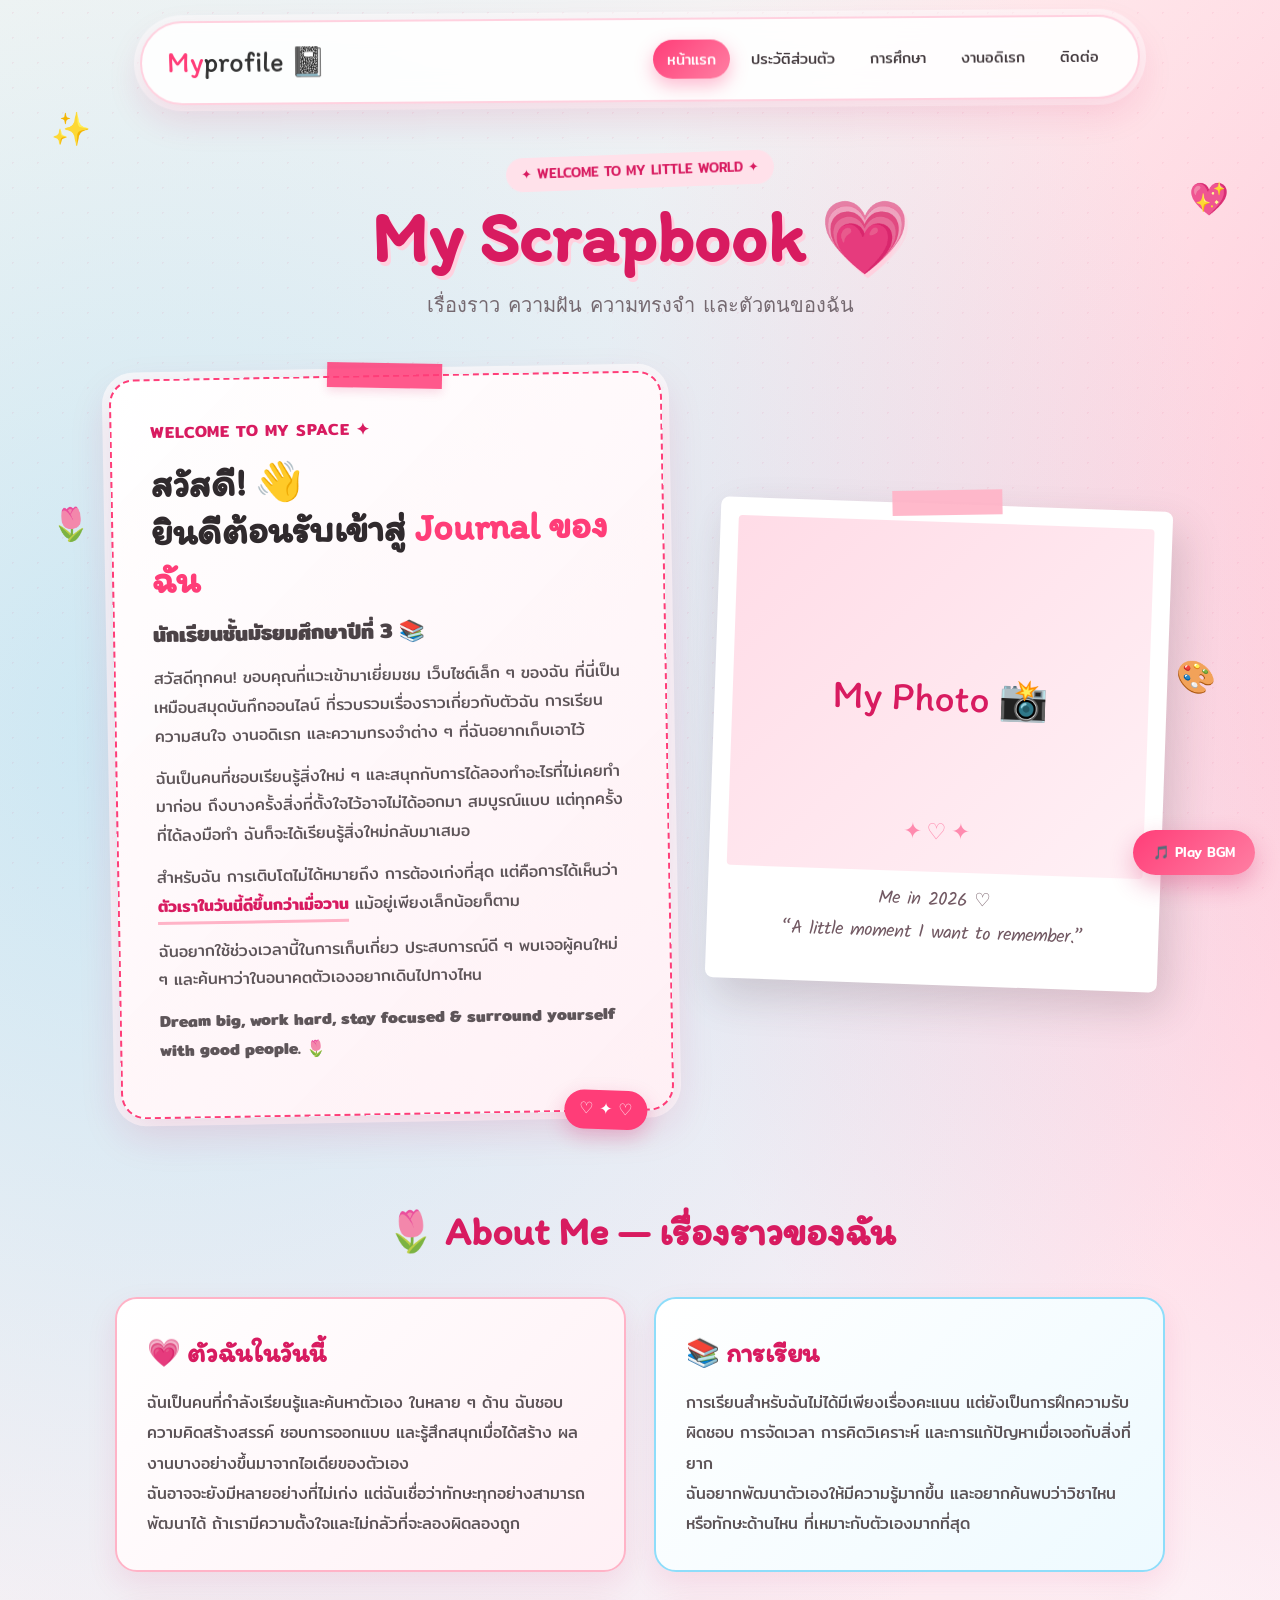
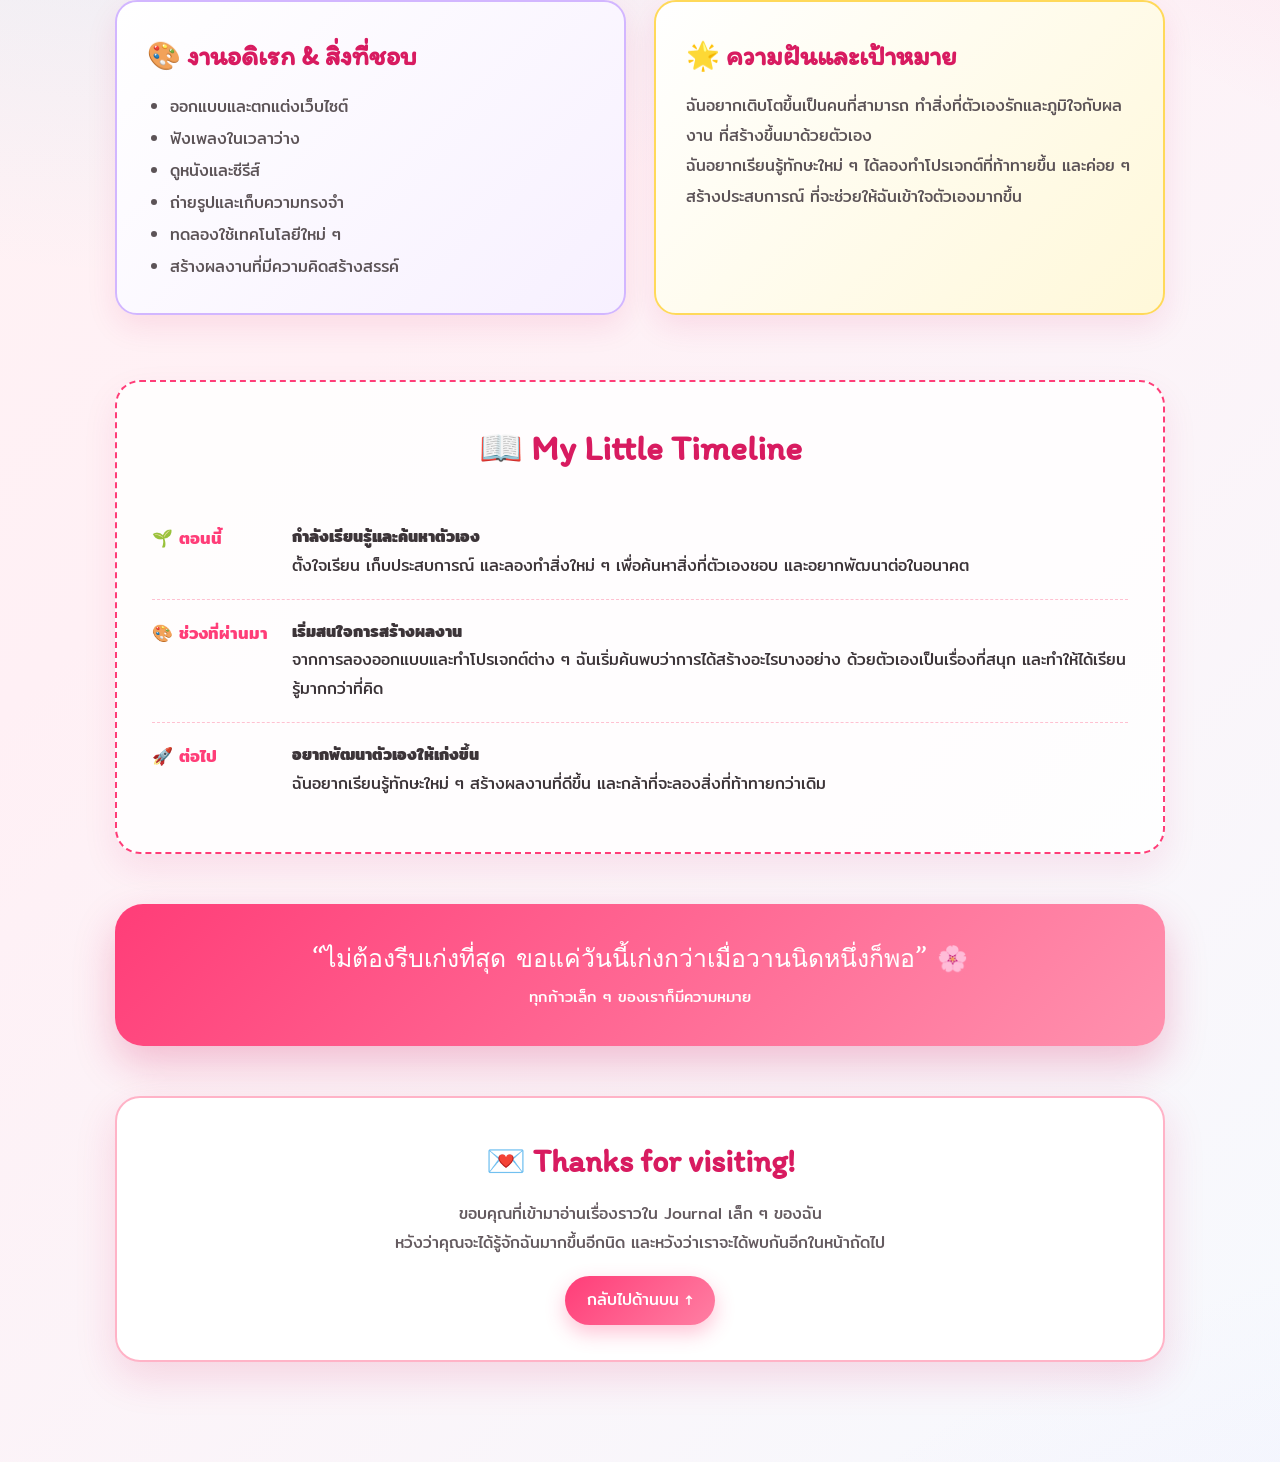
==== commit 139afc3f: "Update index.html" ====
--- a/index.html
+++ b/index.html
@@ -4,7 +4,7 @@
     <meta charset="UTF-8">
     <meta name="viewport" content="width=device-width, initial-scale=1.0">
 
-    <title>MyJournal 💗</title>
+    <title>Myprofile 💗</title>
 
     <!-- Google Fonts -->
     <link rel="preconnect" href="https://fonts.googleapis.com">
@@ -1076,7 +1076,7 @@
         <div class="nav-content">
 
             <a href="#home" class="logo">
-                My<span>Journal</span> 📓
+                My<span>profile</span> 📓
             </a>
 
             <ul class="nav-links">
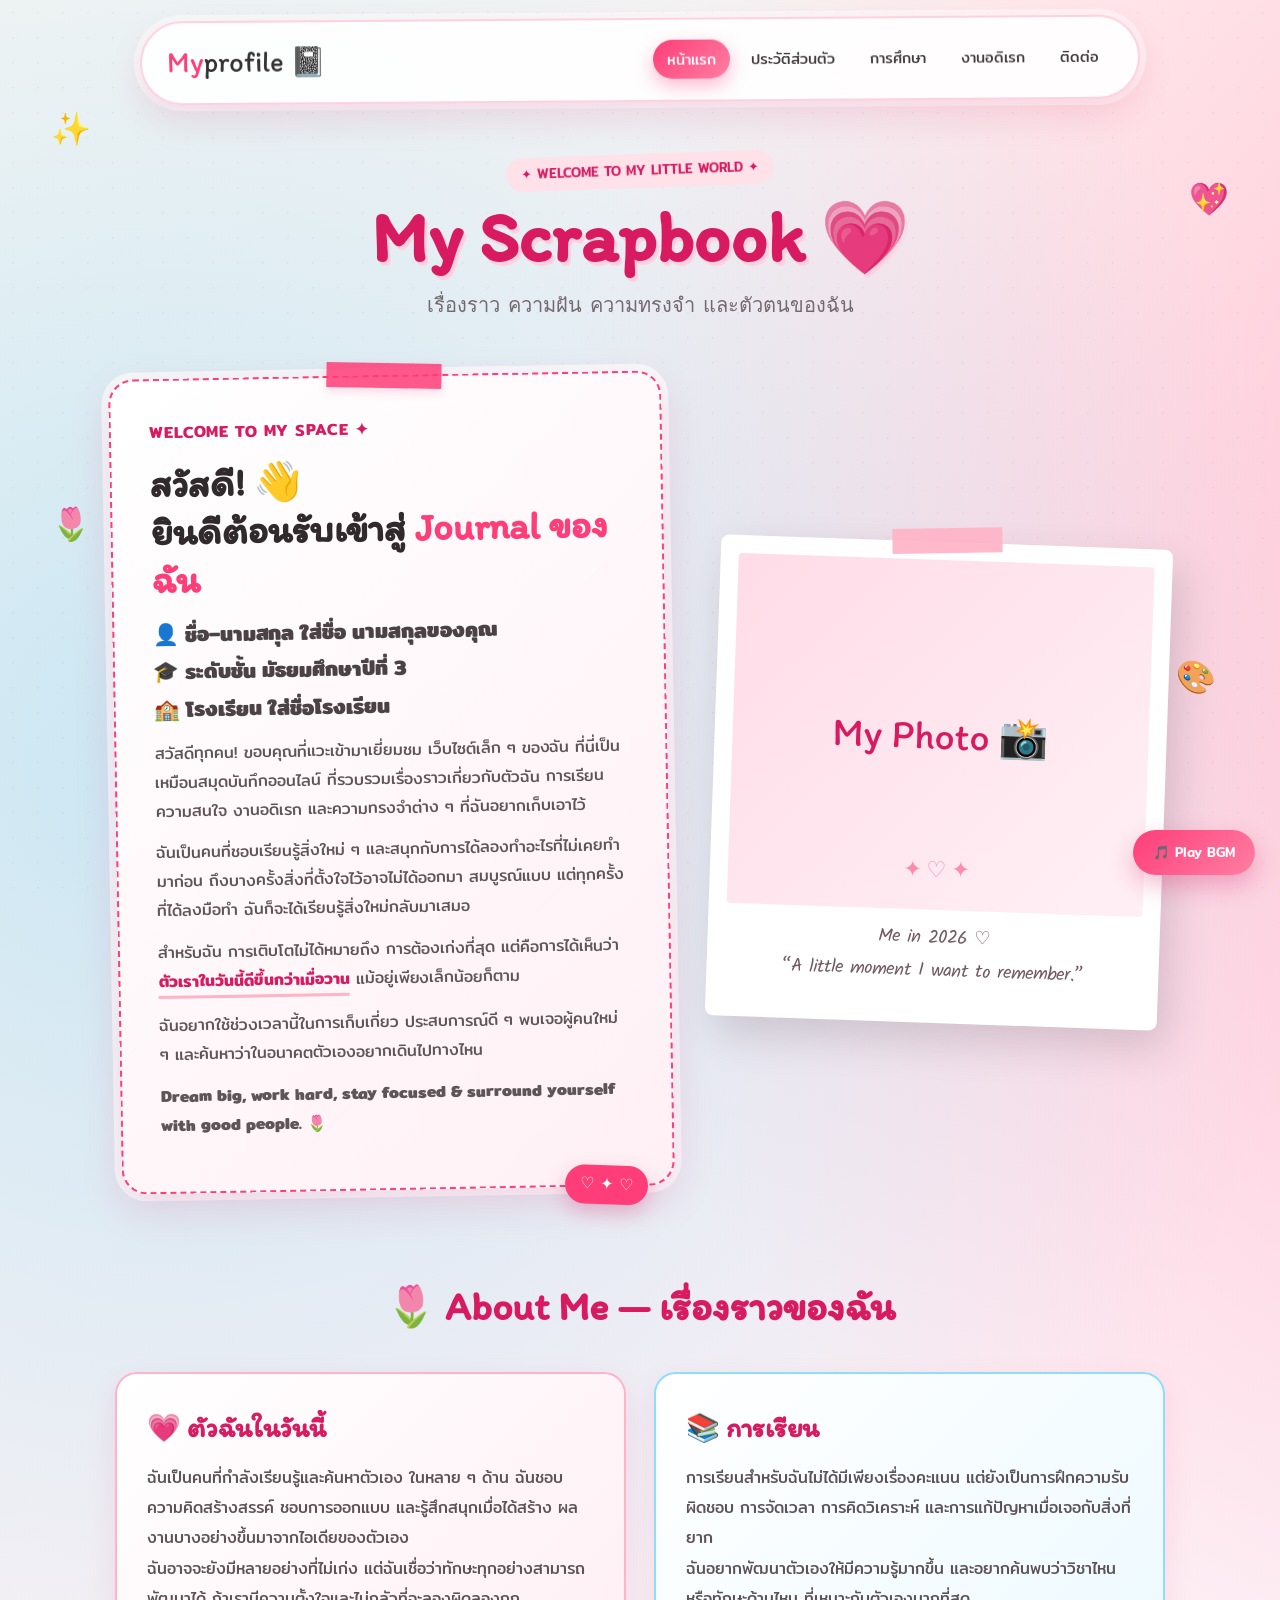
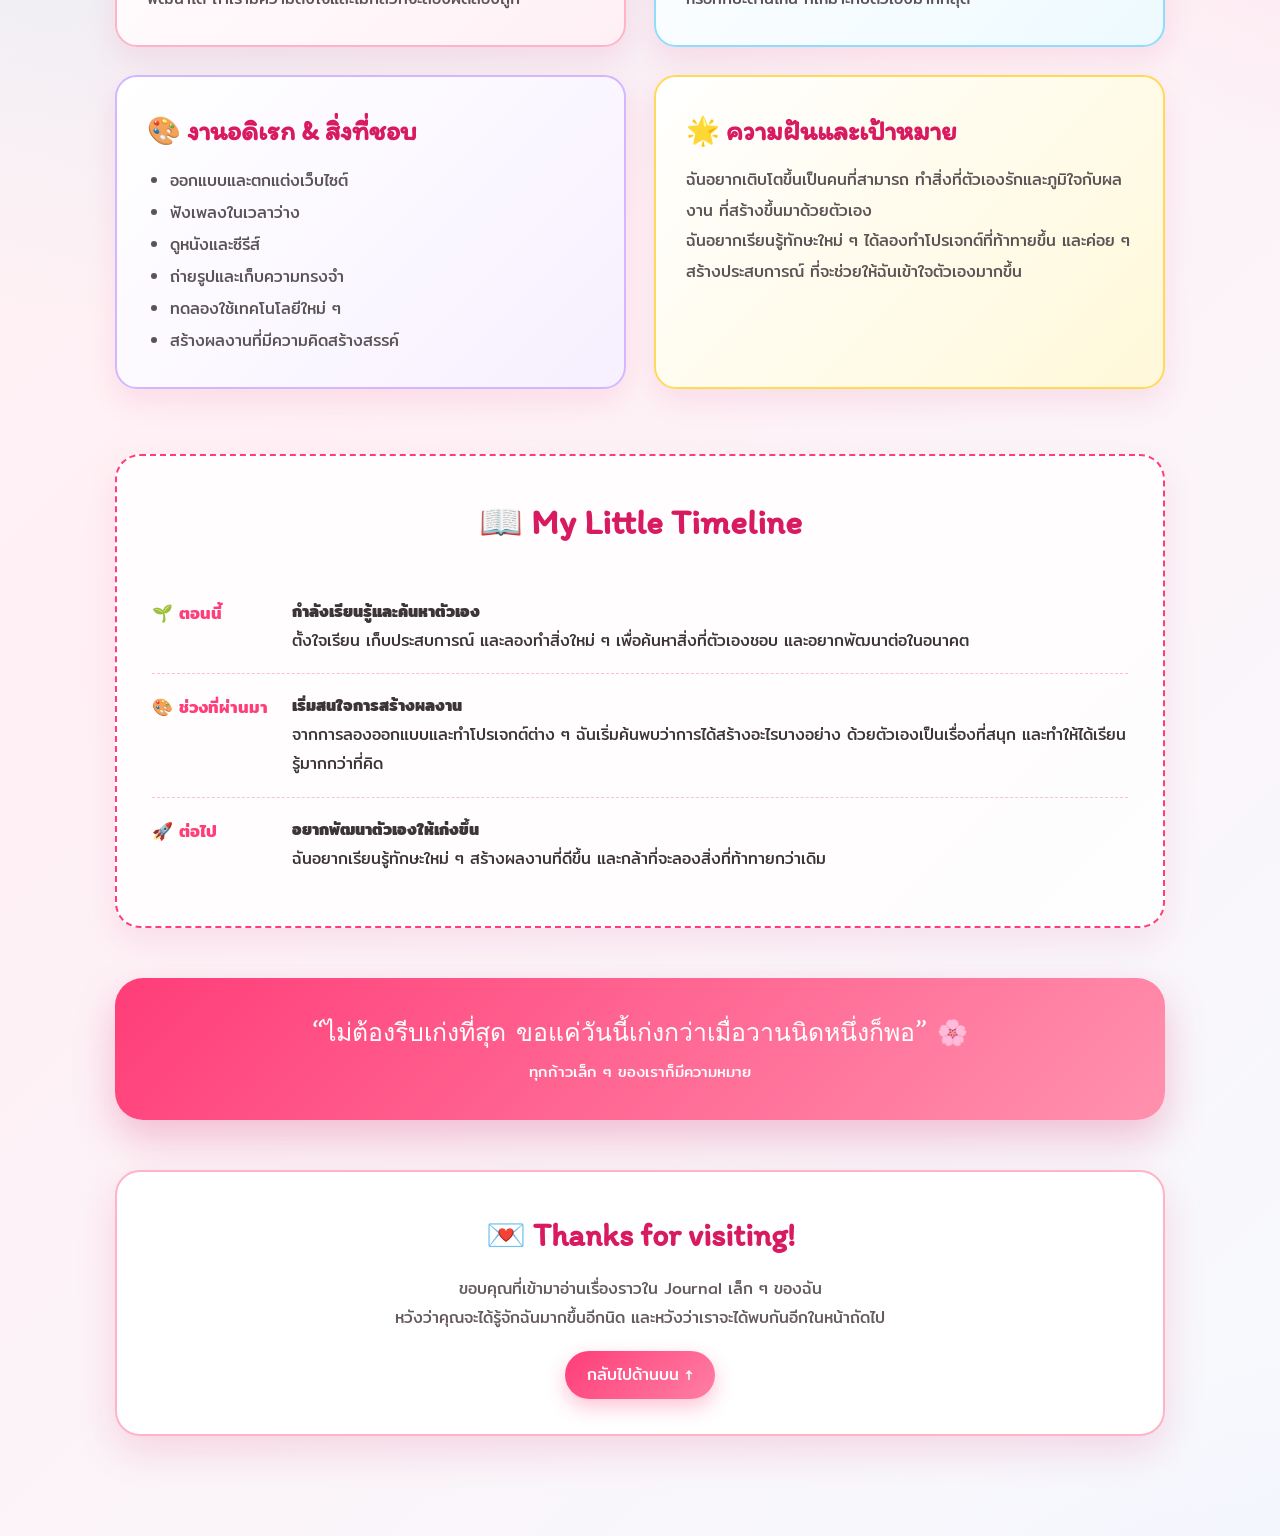
==== commit 789a42f6: "Update index.html" ====
--- a/index.html
+++ b/index.html
@@ -1169,7 +1169,22 @@
                 </h2>
 
                 <h3>
-                    นักเรียนชั้นมัธยมศึกษาปีที่ 3 📚
+                    <div class="profile-info">
+    <div>
+        <span>👤 ชื่อ–นามสกุล</span>
+        <strong>ใส่ชื่อ นามสกุลของคุณ</strong>
+    </div>
+
+    <div>
+        <span>🎓 ระดับชั้น</span>
+        <strong>มัธยมศึกษาปีที่ 3</strong>
+    </div>
+
+    <div>
+        <span>🏫 โรงเรียน</span>
+        <strong>ใส่ชื่อโรงเรียน</strong>
+    </div>
+</div>
                 </h3>
 
                 <p>
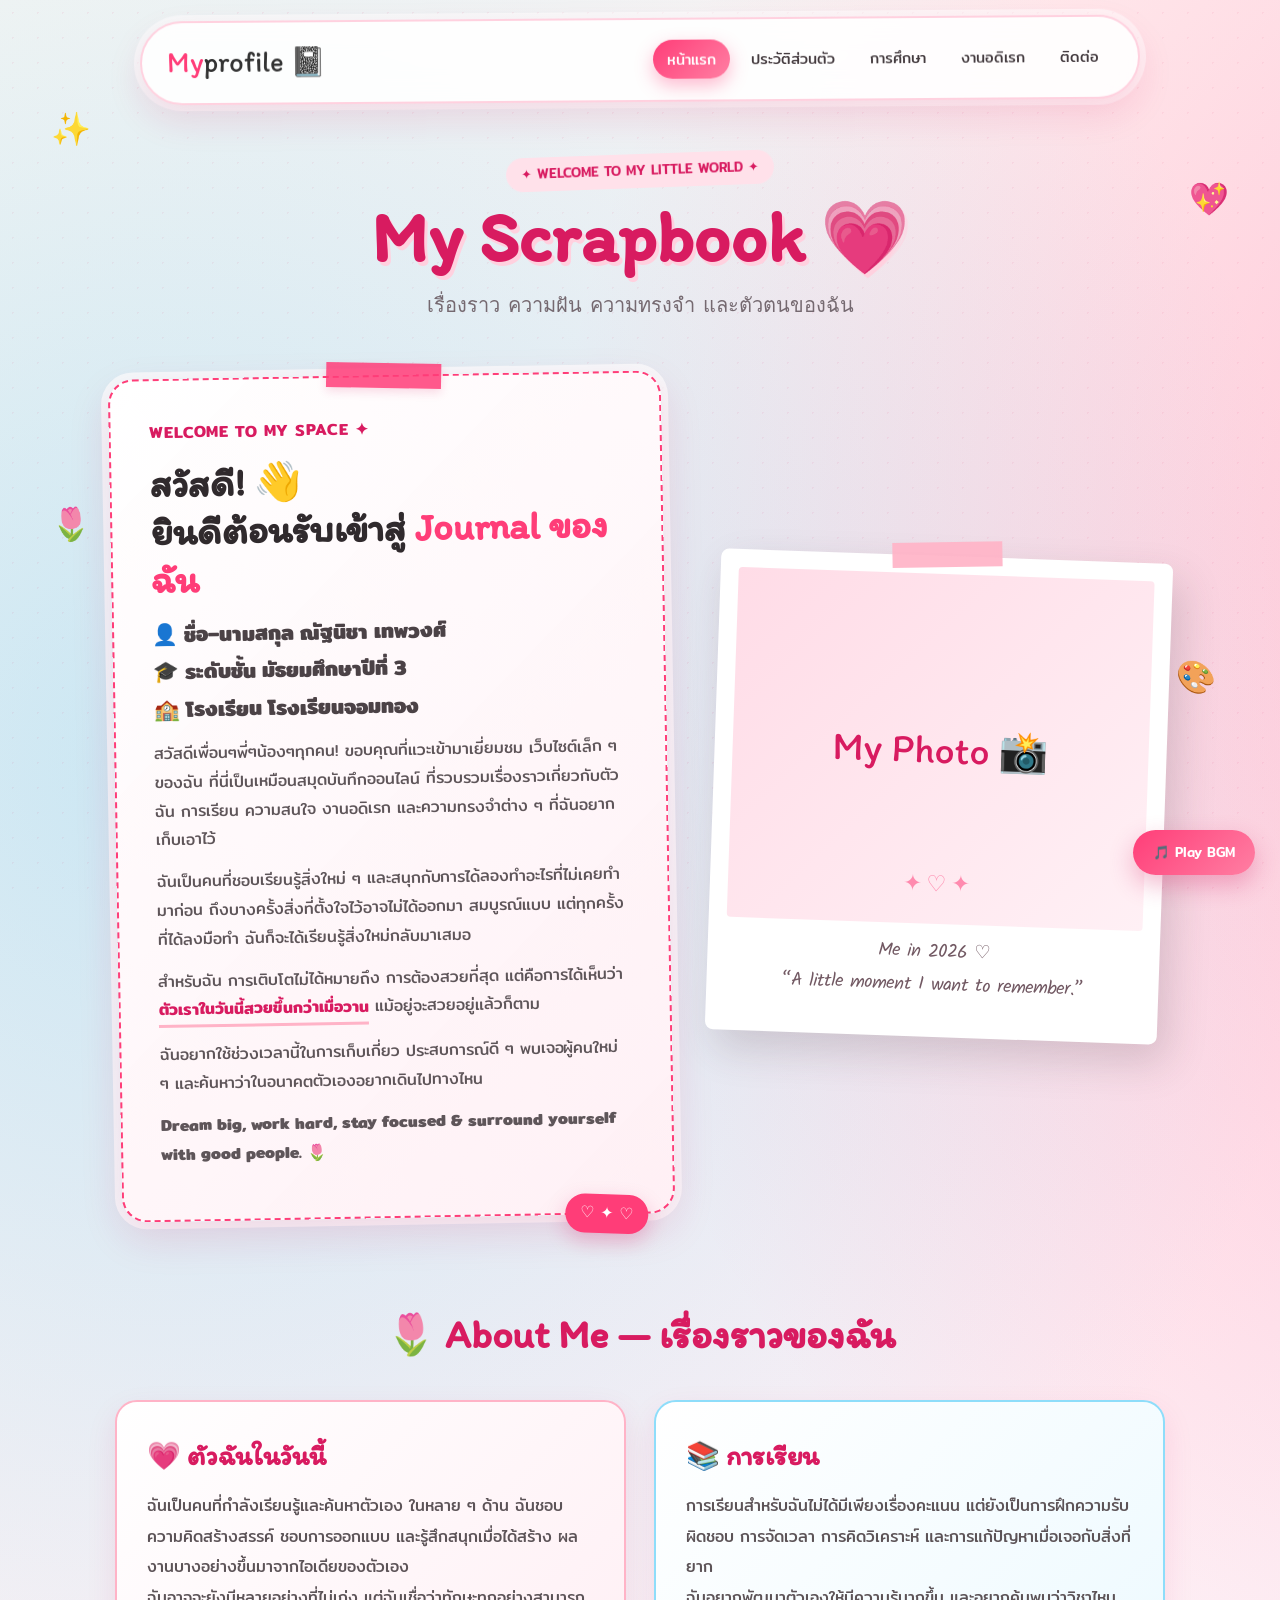
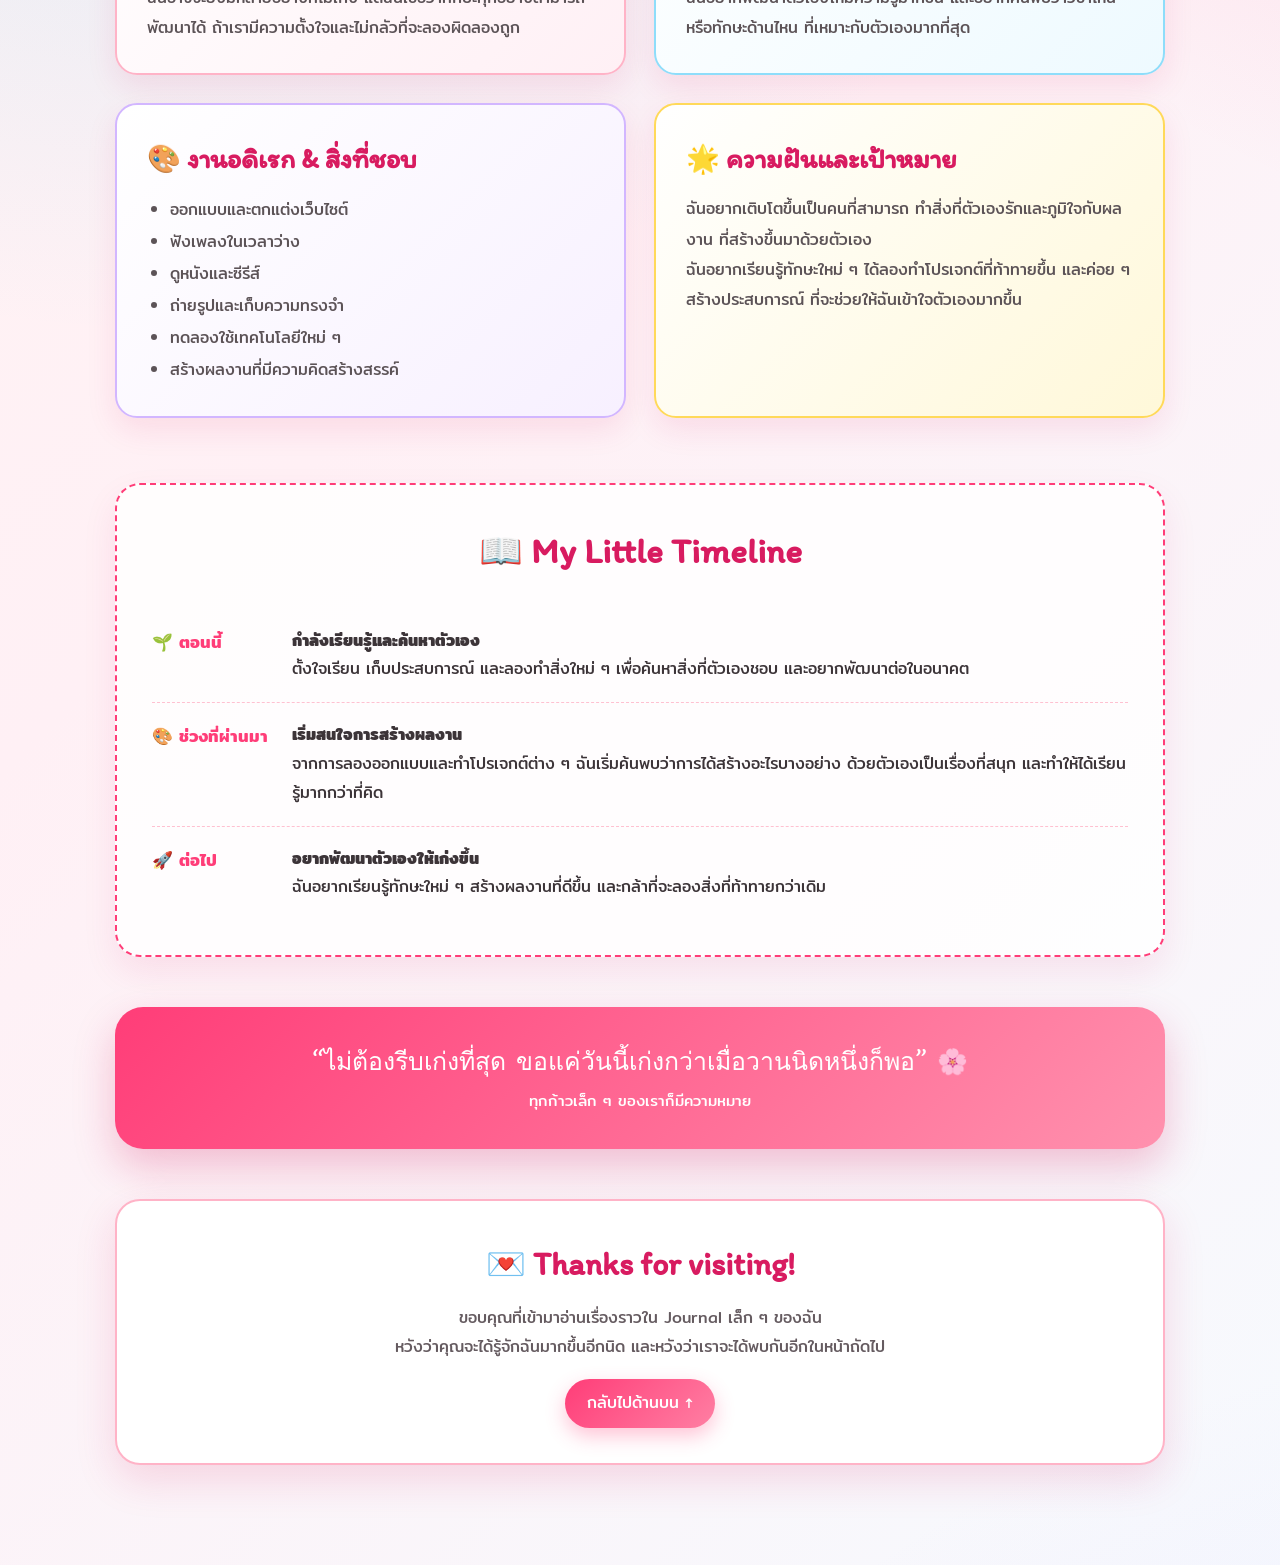
==== commit 811a0669: "Update index.html" ====
--- a/index.html
+++ b/index.html
@@ -1172,7 +1172,7 @@
                     <div class="profile-info">
     <div>
         <span>👤 ชื่อ–นามสกุล</span>
-        <strong>ใส่ชื่อ นามสกุลของคุณ</strong>
+        <strong>ณัฐนิชา เทพวงศ์</strong>
     </div>
 
     <div>
@@ -1182,13 +1182,13 @@
 
     <div>
         <span>🏫 โรงเรียน</span>
-        <strong>ใส่ชื่อโรงเรียน</strong>
+        <strong>โรงเรียนจอมทอง</strong>
     </div>
 </div>
                 </h3>
 
                 <p>
-                    สวัสดีทุกคน! ขอบคุณที่แวะเข้ามาเยี่ยมชม
+                    สวัสดีเพื่อนๆพี่ๆน้องๆทุกคน! ขอบคุณที่แวะเข้ามาเยี่ยมชม
                     เว็บไซต์เล็ก ๆ ของฉัน
                     ที่นี่เป็นเหมือนสมุดบันทึกออนไลน์
                     ที่รวบรวมเรื่องราวเกี่ยวกับตัวฉัน
@@ -1206,11 +1206,11 @@
 
                 <p>
                     สำหรับฉัน การเติบโตไม่ได้หมายถึง
-                    การต้องเก่งที่สุด แต่คือการได้เห็นว่า
+                    การต้องสวยที่สุด แต่คือการได้เห็นว่า
                     <span class="highlight">
-                        ตัวเราในวันนี้ดีขึ้นกว่าเมื่อวาน
+                        ตัวเราในวันนี้สวยขึ้นกว่าเมื่อวาน
                     </span>
-                    แม้อยู่เพียงเล็กน้อยก็ตาม
+                    แม้อยู่จะสวยอยู่แล้วก็ตาม
                 </p>
 
                 <p>
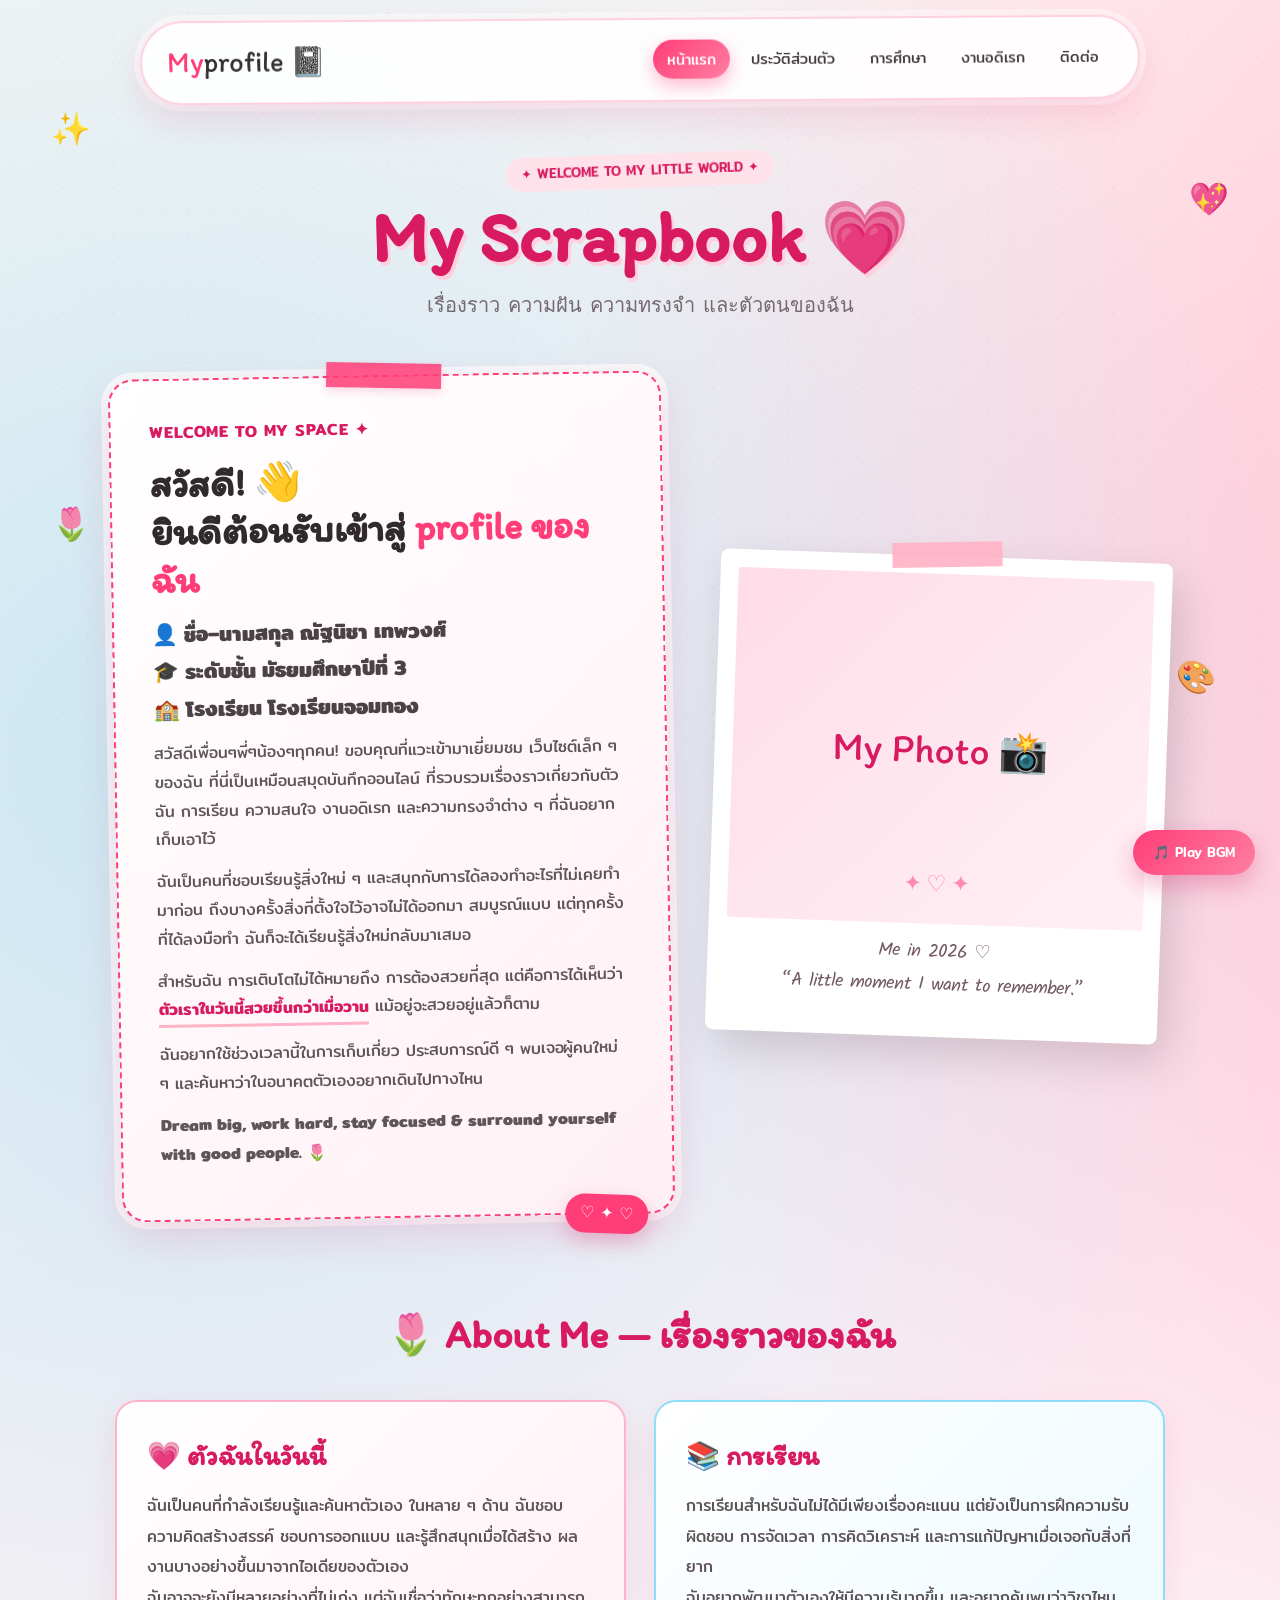
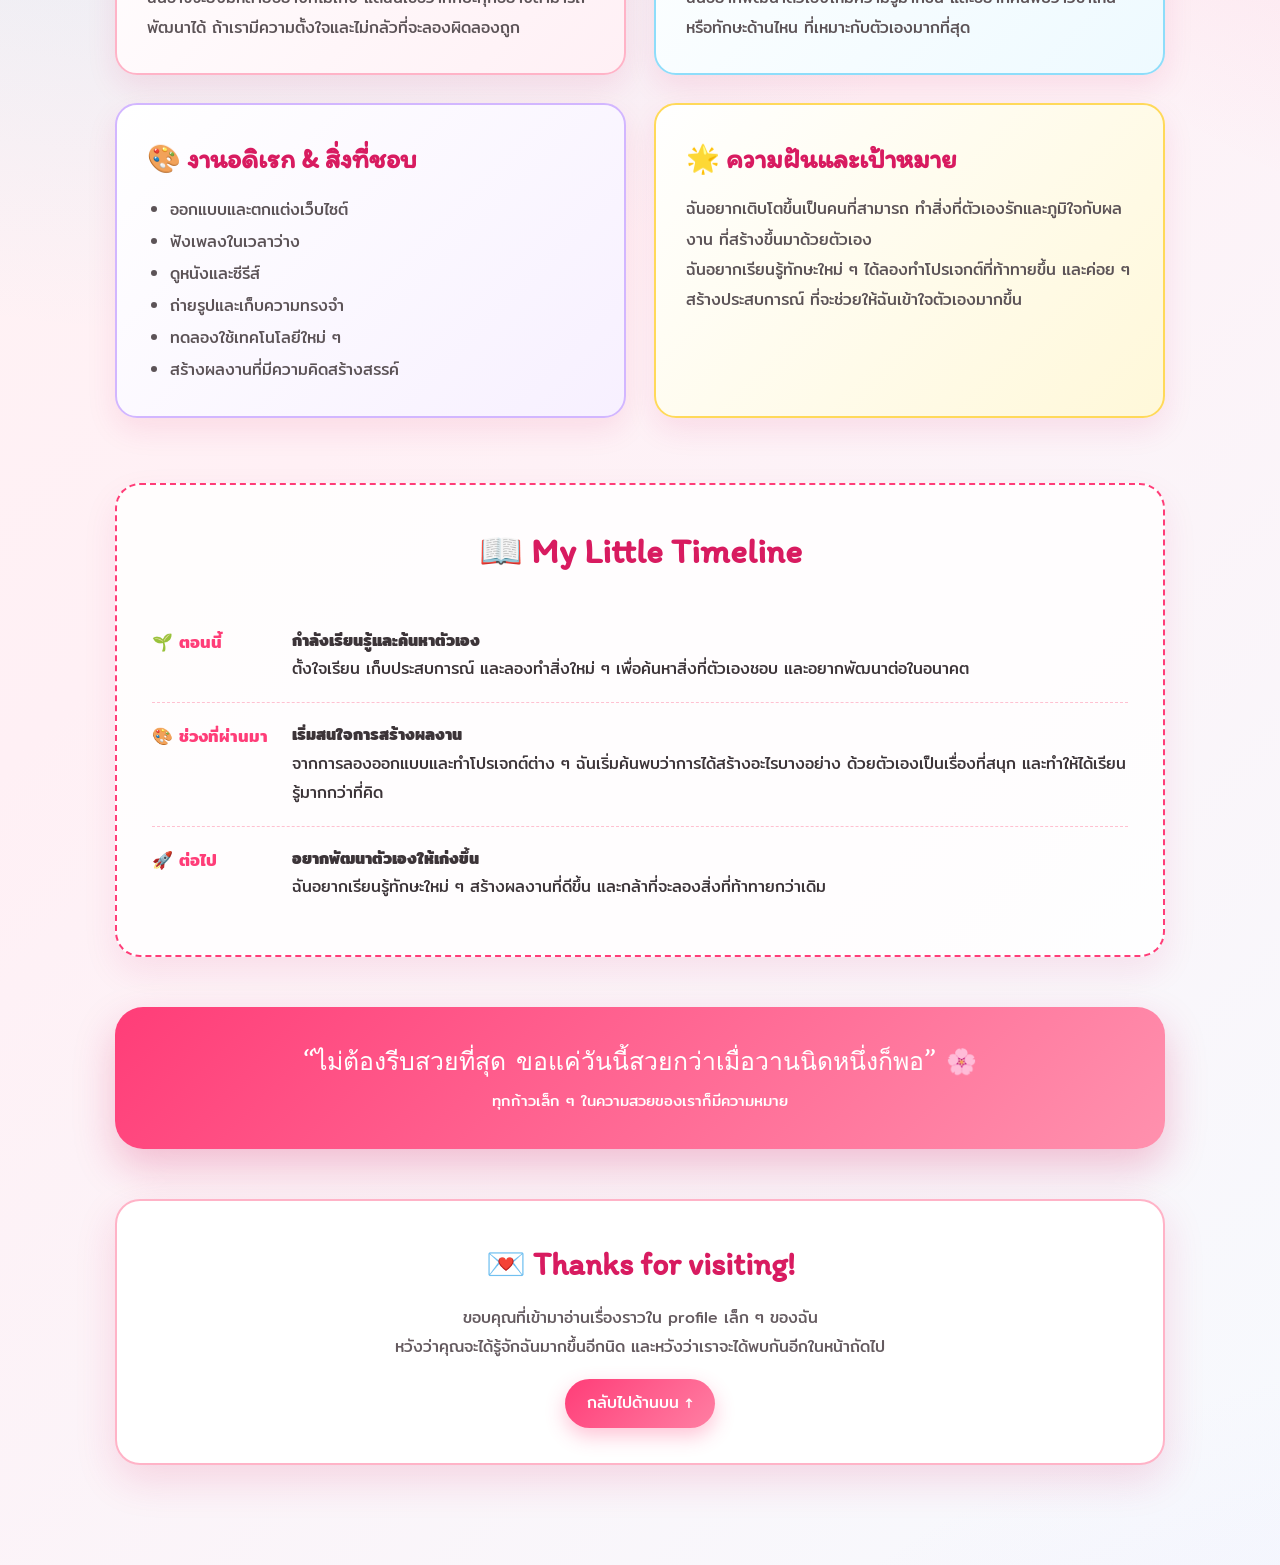
==== commit 277230f0: "Update index.html" ====
--- a/index.html
+++ b/index.html
@@ -1165,7 +1165,7 @@
                     สวัสดี! 👋
                     <br>
                     ยินดีต้อนรับเข้าสู่
-                    <span>Journal ของฉัน</span>
+                    <span>profile ของฉัน</span>
                 </h2>
 
                 <h3>
@@ -1470,12 +1470,12 @@
         <section class="quote">
 
             <p>
-                “ไม่ต้องรีบเก่งที่สุด
-                ขอแค่วันนี้เก่งกว่าเมื่อวานนิดหนึ่งก็พอ” 🌸
+                “ไม่ต้องรีบสวยที่สุด
+                ขอแค่วันนี้สวยกว่าเมื่อวานนิดหนึ่งก็พอ” 🌸
             </p>
 
             <p style="font-family:'Mitr';font-size:.95rem;">
-                ทุกก้าวเล็ก ๆ ของเราก็มีความหมาย
+                ทุกก้าวเล็ก ๆ ในความสวยของเราก็มีความหมาย
             </p>
 
         </section>
@@ -1493,7 +1493,7 @@
             </h2>
 
             <p>
-                ขอบคุณที่เข้ามาอ่านเรื่องราวใน Journal
+                ขอบคุณที่เข้ามาอ่านเรื่องราวใน profile
                 เล็ก ๆ ของฉัน
             </p>
 
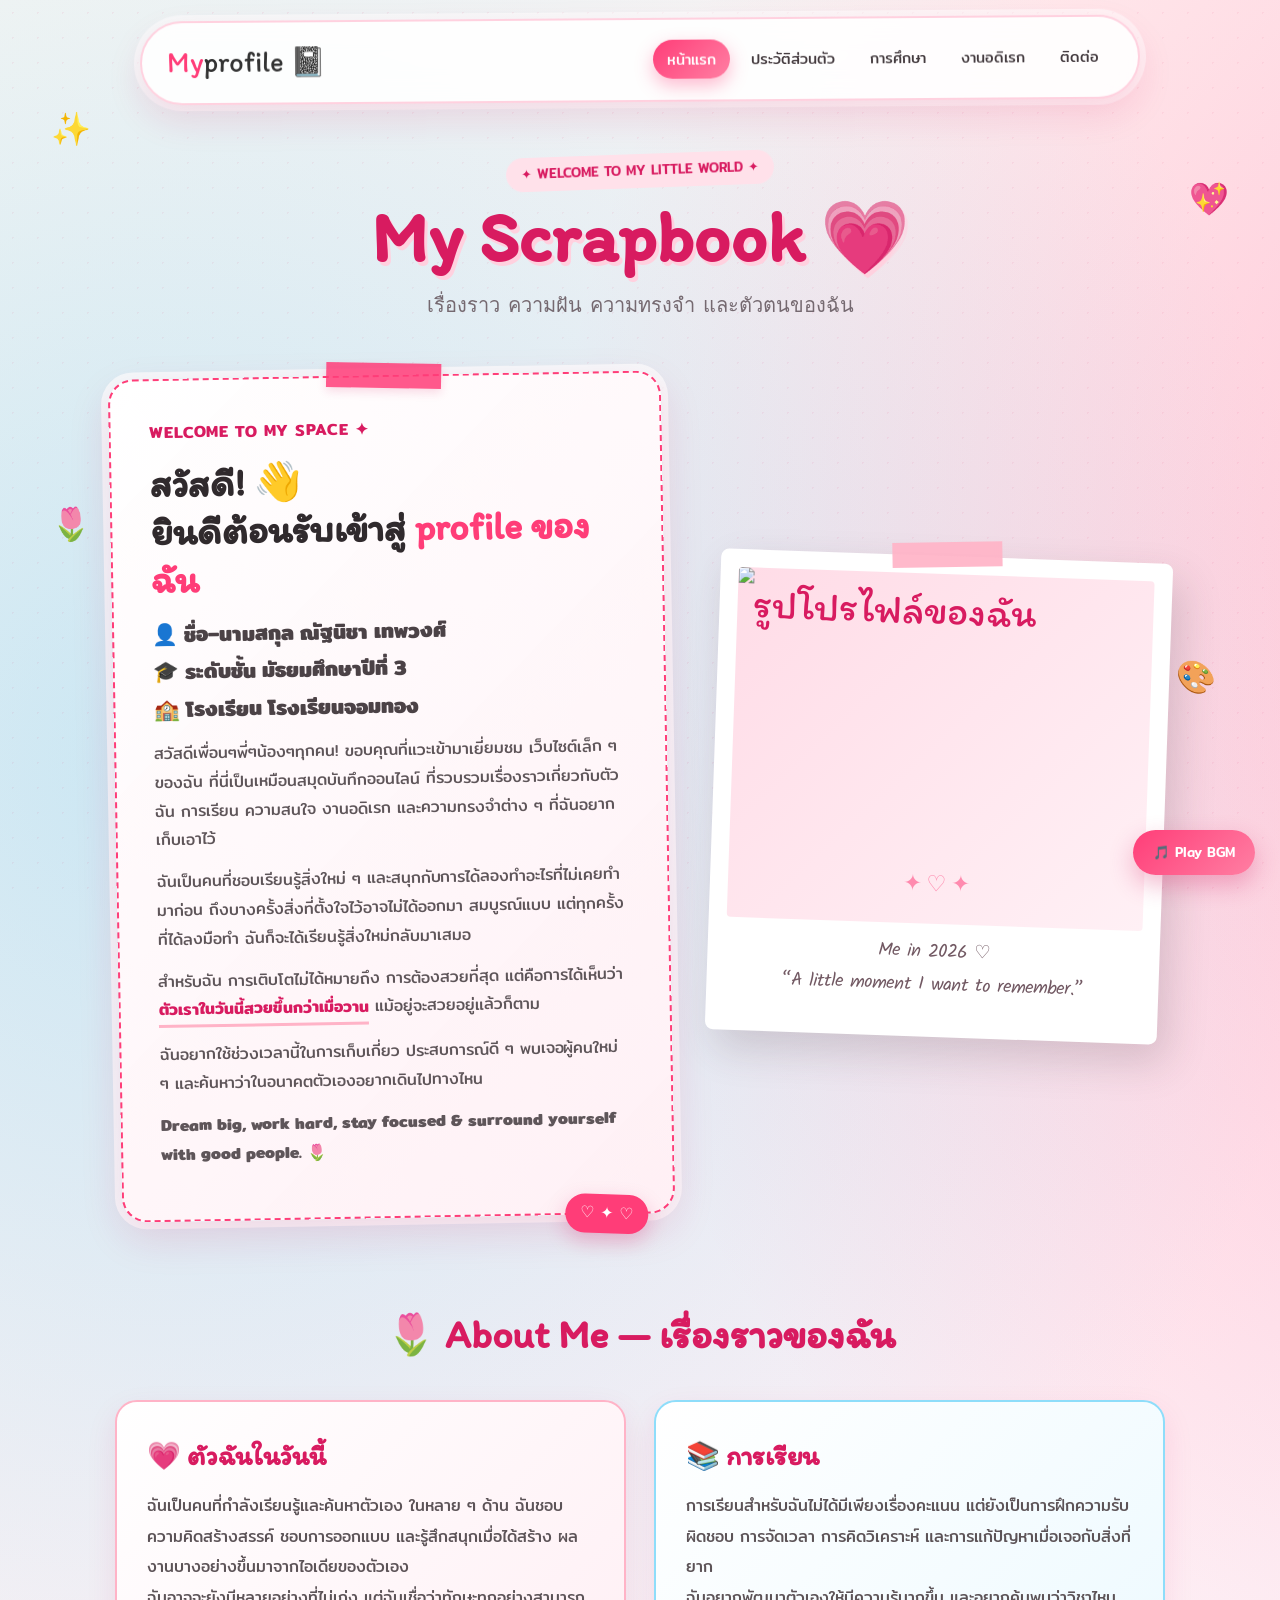
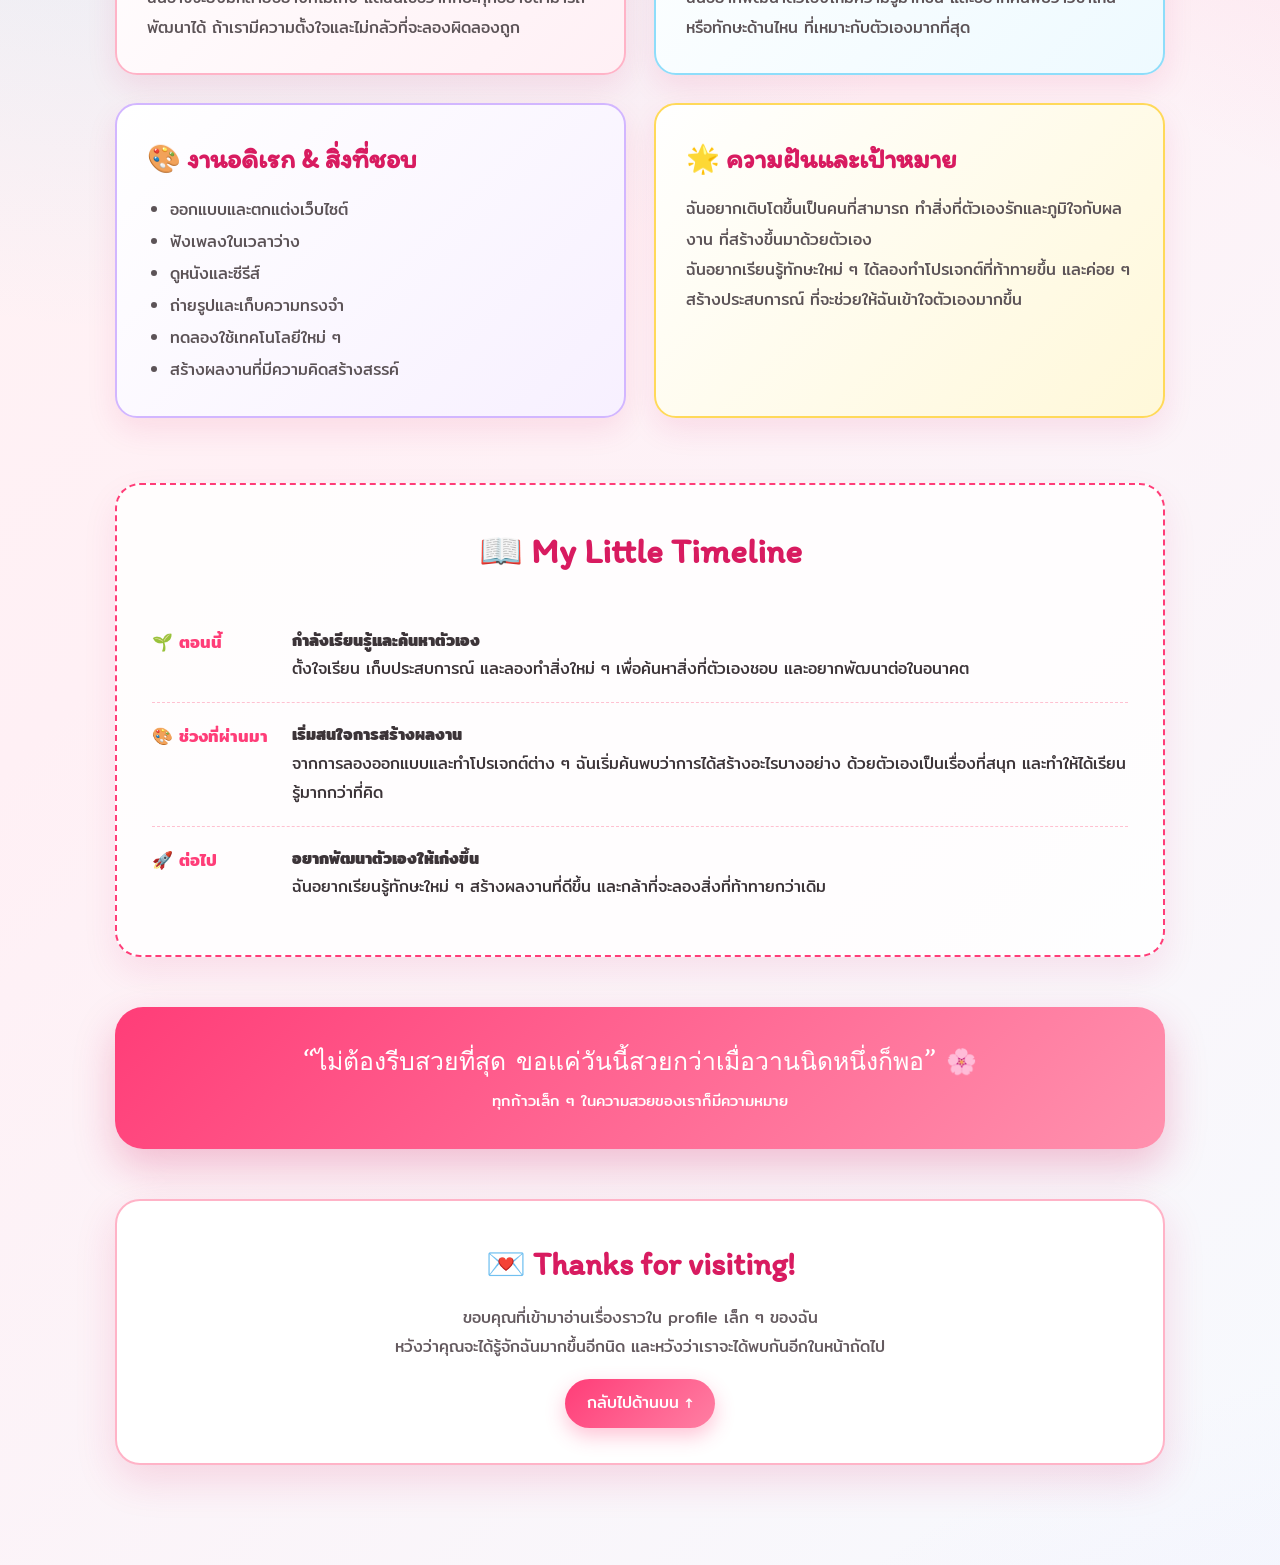
==== commit 0250f4af: "Update index.html" ====
--- a/index.html
+++ b/index.html
@@ -14,10 +14,6 @@
 
     <style>
 
-        /* =====================================================
-           🎀 ROOT COLORS
-        ===================================================== */
-
         :root {
             --pink: #ff3d78;
             --pink-dark: #d81b60;
@@ -41,10 +37,6 @@
                 all .35s ease;
         }
 
-
-        /* =====================================================
-           🌸 RESET
-        ===================================================== */
 
         * {
             margin: 0;
@@ -107,10 +99,6 @@
         }
 
 
-        /* =====================================================
-           ✨ PAPER TEXTURE
-        ===================================================== */
-
         body::before {
             content: "";
             position: fixed;
@@ -131,9 +119,9 @@
         }
 
 
-        /* =====================================================
-           🎀 NAVBAR
-        ===================================================== */
+        /* =========================
+           NAVBAR
+        ========================= */
 
         .navbar {
             position: sticky;
@@ -241,9 +229,9 @@
         }
 
 
-        /* =====================================================
-           🌷 MAIN
-        ===================================================== */
+        /* =========================
+           MAIN
+        ========================= */
 
         .container {
             width: min(1050px, calc(100% - 35px));
@@ -252,9 +240,9 @@
         }
 
 
-        /* =====================================================
-           ✨ TITLE
-        ===================================================== */
+        /* =========================
+           TITLE
+        ========================= */
 
         .title {
             text-align: center;
@@ -322,9 +310,9 @@
         }
 
 
-        /* =====================================================
-           📖 HERO
-        ===================================================== */
+        /* =========================
+           HERO
+        ========================= */
 
         .hero {
             display: grid;
@@ -338,9 +326,9 @@
         }
 
 
-        /* =====================================================
-           📄 PAPER
-        ===================================================== */
+        /* =========================
+           PAPER
+        ========================= */
 
         .paper {
 
@@ -379,8 +367,6 @@
                 0 0 30px rgba(255,61,120,.18);
         }
 
-        /* เทปด้านบน */
-
         .paper::before {
 
             content: "";
@@ -404,8 +390,6 @@
                 0 4px 10px rgba(216,27,96,.15);
         }
 
-        /* หัวใจด้านล่าง */
-
         .paper::after {
 
             content: "♡  ✦  ♡";
@@ -484,9 +468,9 @@
         }
 
 
-        /* =====================================================
-           📸 POLAROID
-        ===================================================== */
+        /* =========================
+           POLAROID
+        ========================= */
 
         .polaroid {
 
@@ -563,6 +547,20 @@
             overflow: hidden;
         }
 
+        /* ⭐ รูปภาพที่เพิ่มเข้ามา */
+
+        .photo img {
+
+            width: 100%;
+            height: 100%;
+
+            object-fit: cover;
+
+            display: block;
+
+            border-radius: 4px;
+        }
+
         .photo::after {
 
             content: "✦  ♡  ✦";
@@ -574,6 +572,8 @@
             color: rgba(255,61,120,.55);
 
             font-size: 1.4rem;
+
+            pointer-events: none;
         }
 
         .caption {
@@ -590,9 +590,9 @@
         }
 
 
-        /* =====================================================
-           💗 SECTION TITLE
-        ===================================================== */
+        /* =========================
+           SECTION TITLE
+        ========================= */
 
         .section {
             margin-top: 80px;
@@ -612,9 +612,9 @@
         }
 
 
-        /* =====================================================
-           🎀 CARDS
-        ===================================================== */
+        /* =========================
+           CARDS
+        ========================= */
 
         .cards {
 
@@ -730,9 +730,9 @@
         }
 
 
-        /* =====================================================
-           📖 TIMELINE
-        ===================================================== */
+        /* =========================
+           TIMELINE
+        ========================= */
 
         .timeline {
 
@@ -793,9 +793,9 @@
         }
 
 
-        /* =====================================================
-           💬 QUOTE
-        ===================================================== */
+        /* =========================
+           QUOTE
+        ========================= */
 
         .quote {
 
@@ -830,9 +830,9 @@
         }
 
 
-        /* =====================================================
-           💌 CONTACT
-        ===================================================== */
+        /* =========================
+           CONTACT
+        ========================= */
 
         .contact {
 
@@ -902,9 +902,9 @@
         }
 
 
-        /* =====================================================
-           🎵 BGM BUTTON
-        ===================================================== */
+        /* =========================
+           BGM BUTTON
+        ========================= */
 
         .bgm {
 
@@ -950,9 +950,9 @@
         }
 
 
-        /* =====================================================
-           ⭐ FLOATING STICKERS
-        ===================================================== */
+        /* =========================
+           FLOATING STICKERS
+        ========================= */
 
         .sticker {
 
@@ -1008,9 +1008,9 @@
         }
 
 
-        /* =====================================================
-           📱 RESPONSIVE
-        ===================================================== */
+        /* =========================
+           RESPONSIVE
+        ========================= */
 
         @media (max-width: 800px) {
 
@@ -1057,9 +1057,7 @@
 <body>
 
 
-    <!-- =====================================================
-         ⭐ FLOATING STICKERS
-    ====================================================== -->
+    <!-- FLOATING STICKERS -->
 
     <div class="sticker s1">✨</div>
     <div class="sticker s2">💖</div>
@@ -1067,9 +1065,7 @@
     <div class="sticker s4">🎨</div>
 
 
-    <!-- =====================================================
-         🎀 NAVBAR
-    ====================================================== -->
+    <!-- NAVBAR -->
 
     <nav class="navbar">
 
@@ -1118,10 +1114,7 @@
     </nav>
 
 
-
-    <!-- =====================================================
-         📖 MAIN
-    ====================================================== -->
+    <!-- MAIN -->
 
     <main class="container" id="home">
 
@@ -1145,10 +1138,7 @@
         </section>
 
 
-
-        <!-- =================================================
-             🌸 HERO
-        ================================================== -->
+        <!-- HERO -->
 
         <section class="hero">
 
@@ -1169,22 +1159,26 @@
                 </h2>
 
                 <h3>
+
                     <div class="profile-info">
-    <div>
-        <span>👤 ชื่อ–นามสกุล</span>
-        <strong>ณัฐนิชา เทพวงศ์</strong>
-    </div>
-
-    <div>
-        <span>🎓 ระดับชั้น</span>
-        <strong>มัธยมศึกษาปีที่ 3</strong>
-    </div>
-
-    <div>
-        <span>🏫 โรงเรียน</span>
-        <strong>โรงเรียนจอมทอง</strong>
-    </div>
-</div>
+
+                        <div>
+                            <span>👤 ชื่อ–นามสกุล</span>
+                            <strong>ณัฐนิชา เทพวงศ์</strong>
+                        </div>
+
+                        <div>
+                            <span>🎓 ระดับชั้น</span>
+                            <strong>มัธยมศึกษาปีที่ 3</strong>
+                        </div>
+
+                        <div>
+                            <span>🏫 โรงเรียน</span>
+                            <strong>โรงเรียนจอมทอง</strong>
+                        </div>
+
+                    </div>
+
                 </h3>
 
                 <p>
@@ -1230,19 +1224,28 @@
             </article>
 
 
-
             <!-- POLAROID -->
 
             <div class="polaroid">
 
                 <div class="photo">
-                    My Photo 📸
+
+                    <!-- ⭐ รูปโปรไฟล์ -->
+                    <img
+                        src="profile.jpg"
+                        alt="รูปโปรไฟล์ของฉัน"
+                    >
+
                 </div>
 
                 <div class="caption">
+
                     Me in 2026 ♡
+
                     <br>
+
                     “A little moment I want to remember.”
+
                 </div>
 
             </div>
@@ -1250,10 +1253,7 @@
         </section>
 
 
-
-        <!-- =================================================
-             💗 ABOUT ME
-        ================================================== -->
+        <!-- ABOUT ME -->
 
         <section class="section" id="about">
 
@@ -1287,7 +1287,6 @@
                 </article>
 
 
-
                 <article class="card" id="education">
 
                     <h3>
@@ -1310,7 +1309,6 @@
                 </article>
 
 
-
                 <article class="card" id="hobby">
 
                     <h3>
@@ -1346,7 +1344,6 @@
                     </ul>
 
                 </article>
-
 
 
                 <article class="card">
@@ -1375,10 +1372,7 @@
         </section>
 
 
-
-        <!-- =================================================
-             📖 TIMELINE
-        ================================================== -->
+        <!-- TIMELINE -->
 
         <section class="timeline">
 
@@ -1411,7 +1405,6 @@
             </div>
 
 
-
             <div class="timeline-item">
 
                 <div class="year">
@@ -1436,7 +1429,6 @@
             </div>
 
 
-
             <div class="timeline-item">
 
                 <div class="year">
@@ -1462,10 +1454,7 @@
         </section>
 
 
-
-        <!-- =================================================
-             💬 QUOTE
-        ================================================== -->
+        <!-- QUOTE -->
 
         <section class="quote">
 
@@ -1481,10 +1470,7 @@
         </section>
 
 
-
-        <!-- =================================================
-             💌 CONTACT
-        ================================================== -->
+        <!-- CONTACT -->
 
         <section class="contact" id="contact">
 
@@ -1512,10 +1498,7 @@
     </main>
 
 
-
-    <!-- =====================================================
-         🎵 BGM
-    ====================================================== -->
+    <!-- BGM -->
 
     <button class="bgm" onclick="playMusic()">
         🎵 Play BGM
@@ -1538,16 +1521,29 @@
         const cards = document.querySelectorAll('.card');
 
         const observer = new IntersectionObserver(entries => {
+
             entries.forEach(entry => {
+
                 if (entry.isIntersecting) {
+
                     entry.target.style.opacity = '1';
-                    entry.target.style.transform = 'translateY(0) rotate(0deg)';
+
+                    entry.target.style.transform =
+                        'translateY(0) rotate(0deg)';
+
                 }
+
             });
-        }, { threshold: 0.1 });
+
+        }, {
+            threshold: 0.1
+        });
+
 
         cards.forEach(card => {
+
             observer.observe(card);
+
         });
 
     </script>
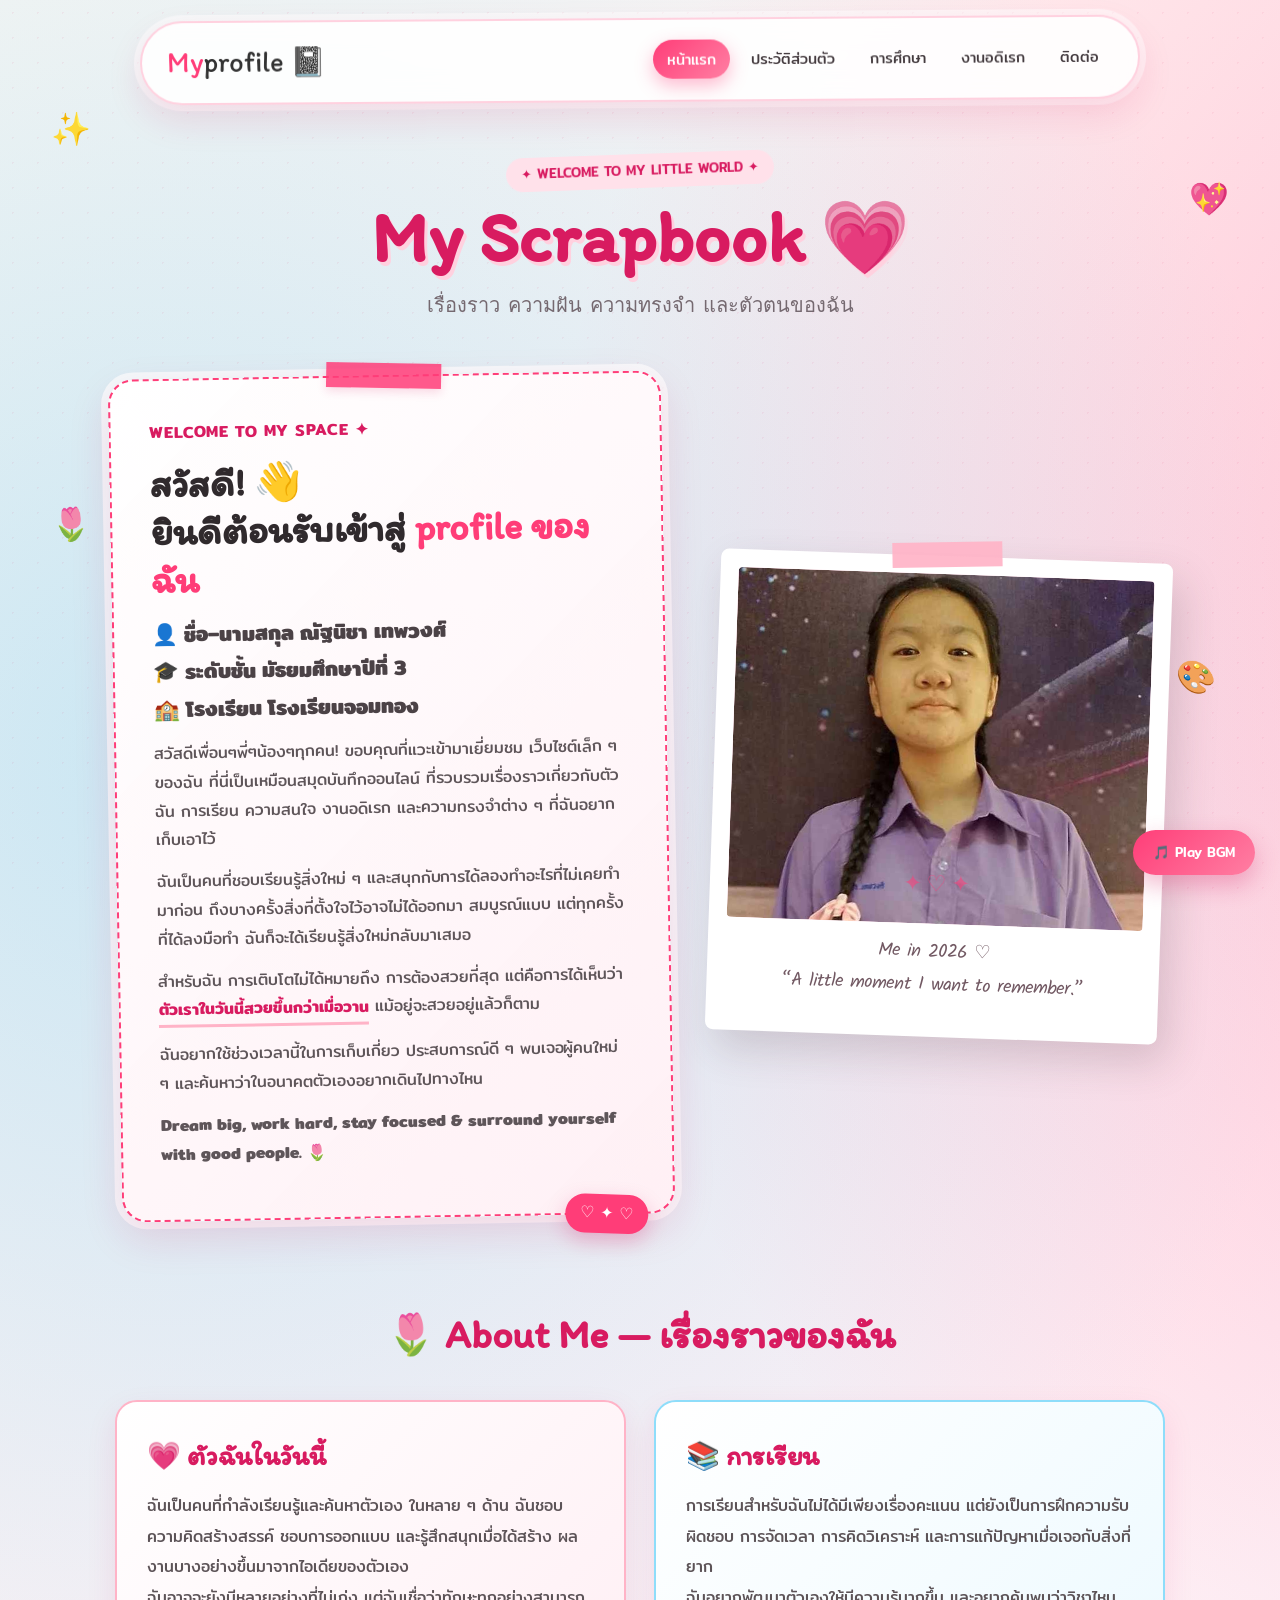
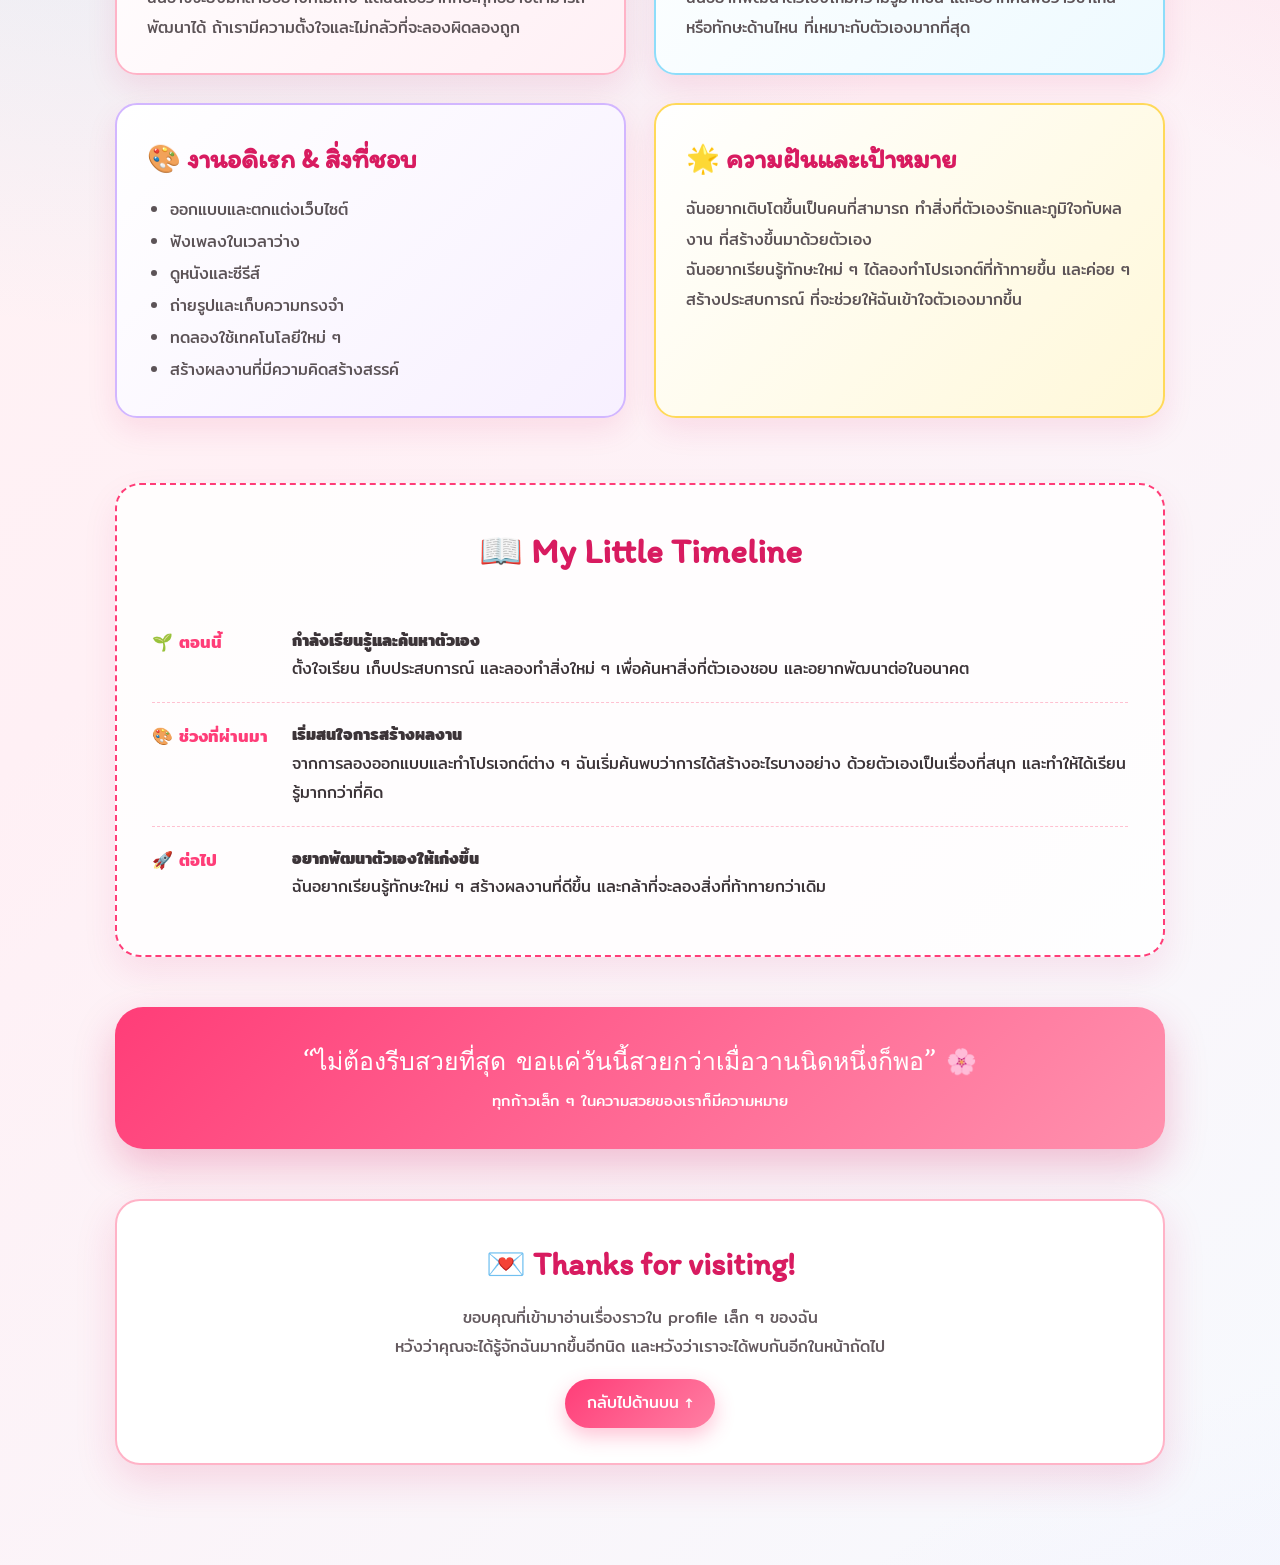
==== commit de6fd7cd: "Update index.html" ====
--- a/index.html
+++ b/index.html
@@ -1232,8 +1232,8 @@
 
                     <!-- ⭐ รูปโปรไฟล์ -->
                     <img
-                        src="profile.jpg"
-                        alt="รูปโปรไฟล์ของฉัน"
+                        src="images/IMG_0927.jpeg"
+                        alt="สาวสวย"
                     >
 
                 </div>
